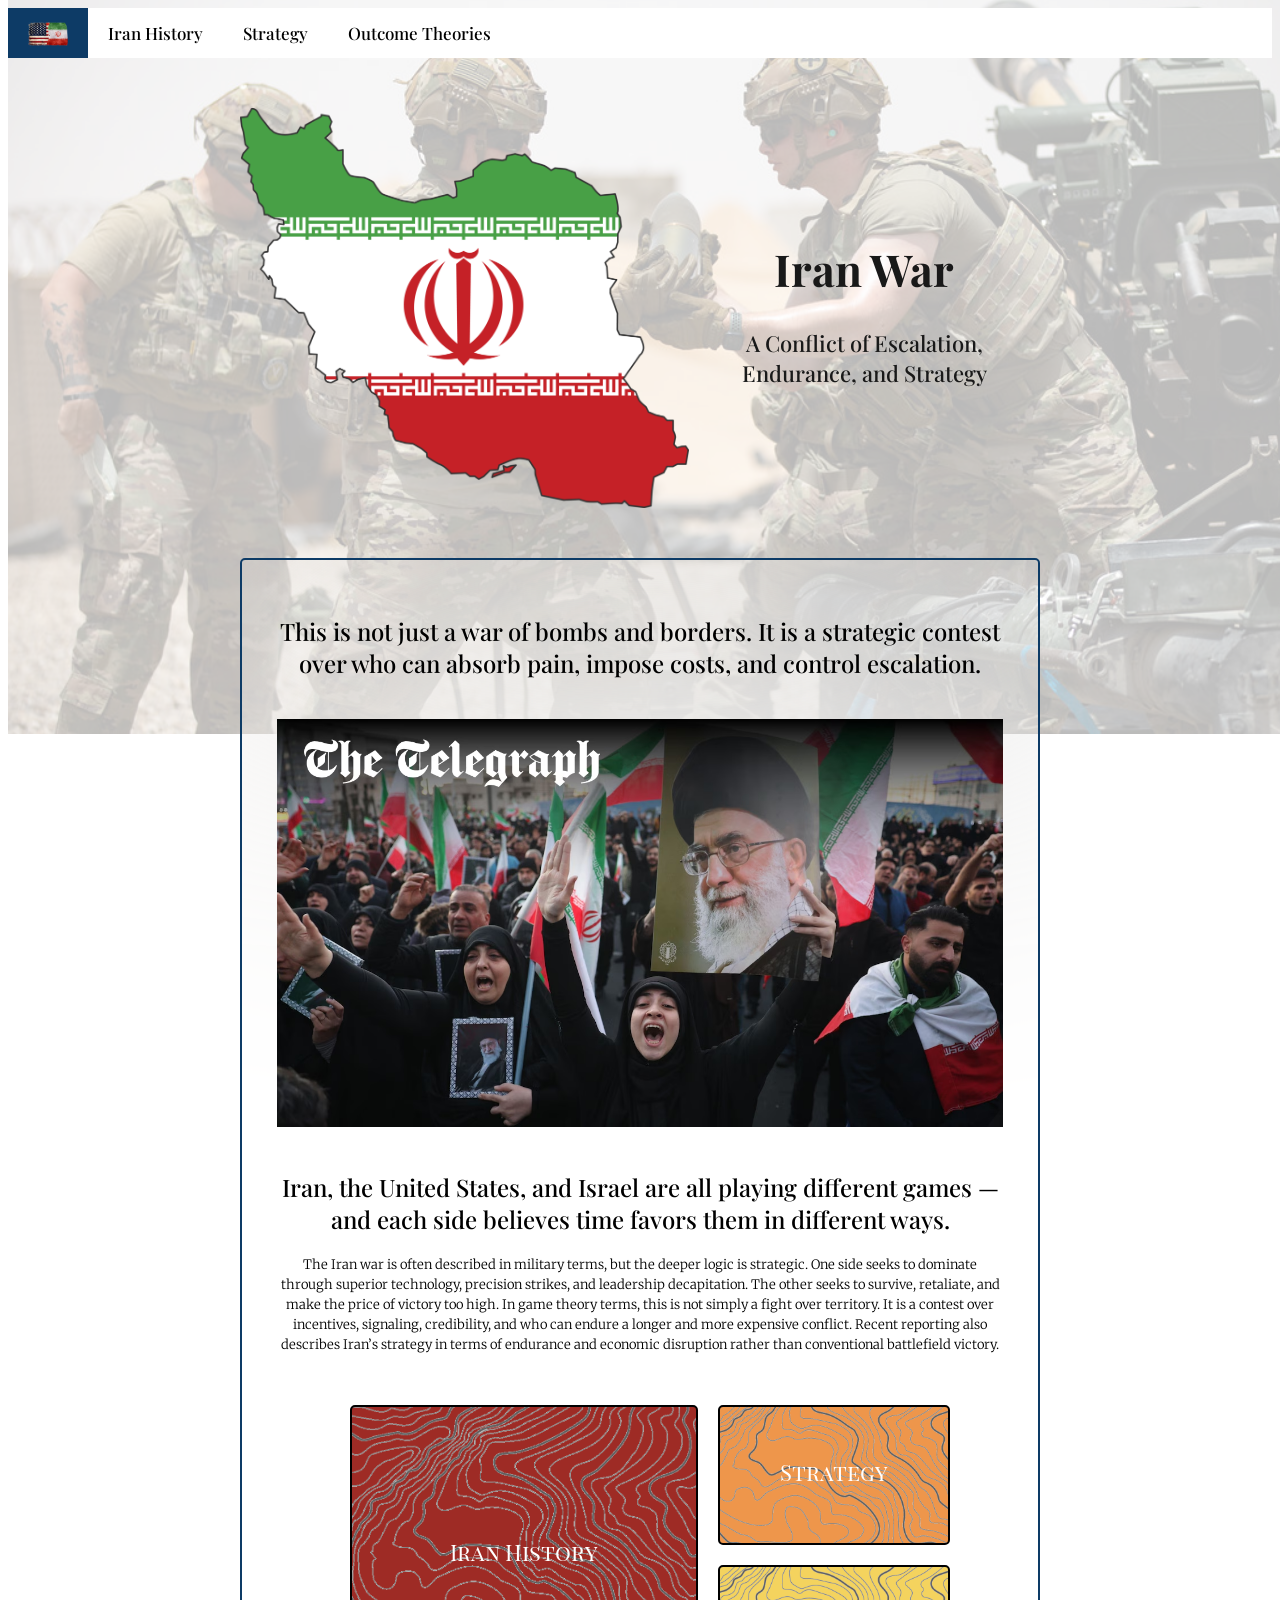
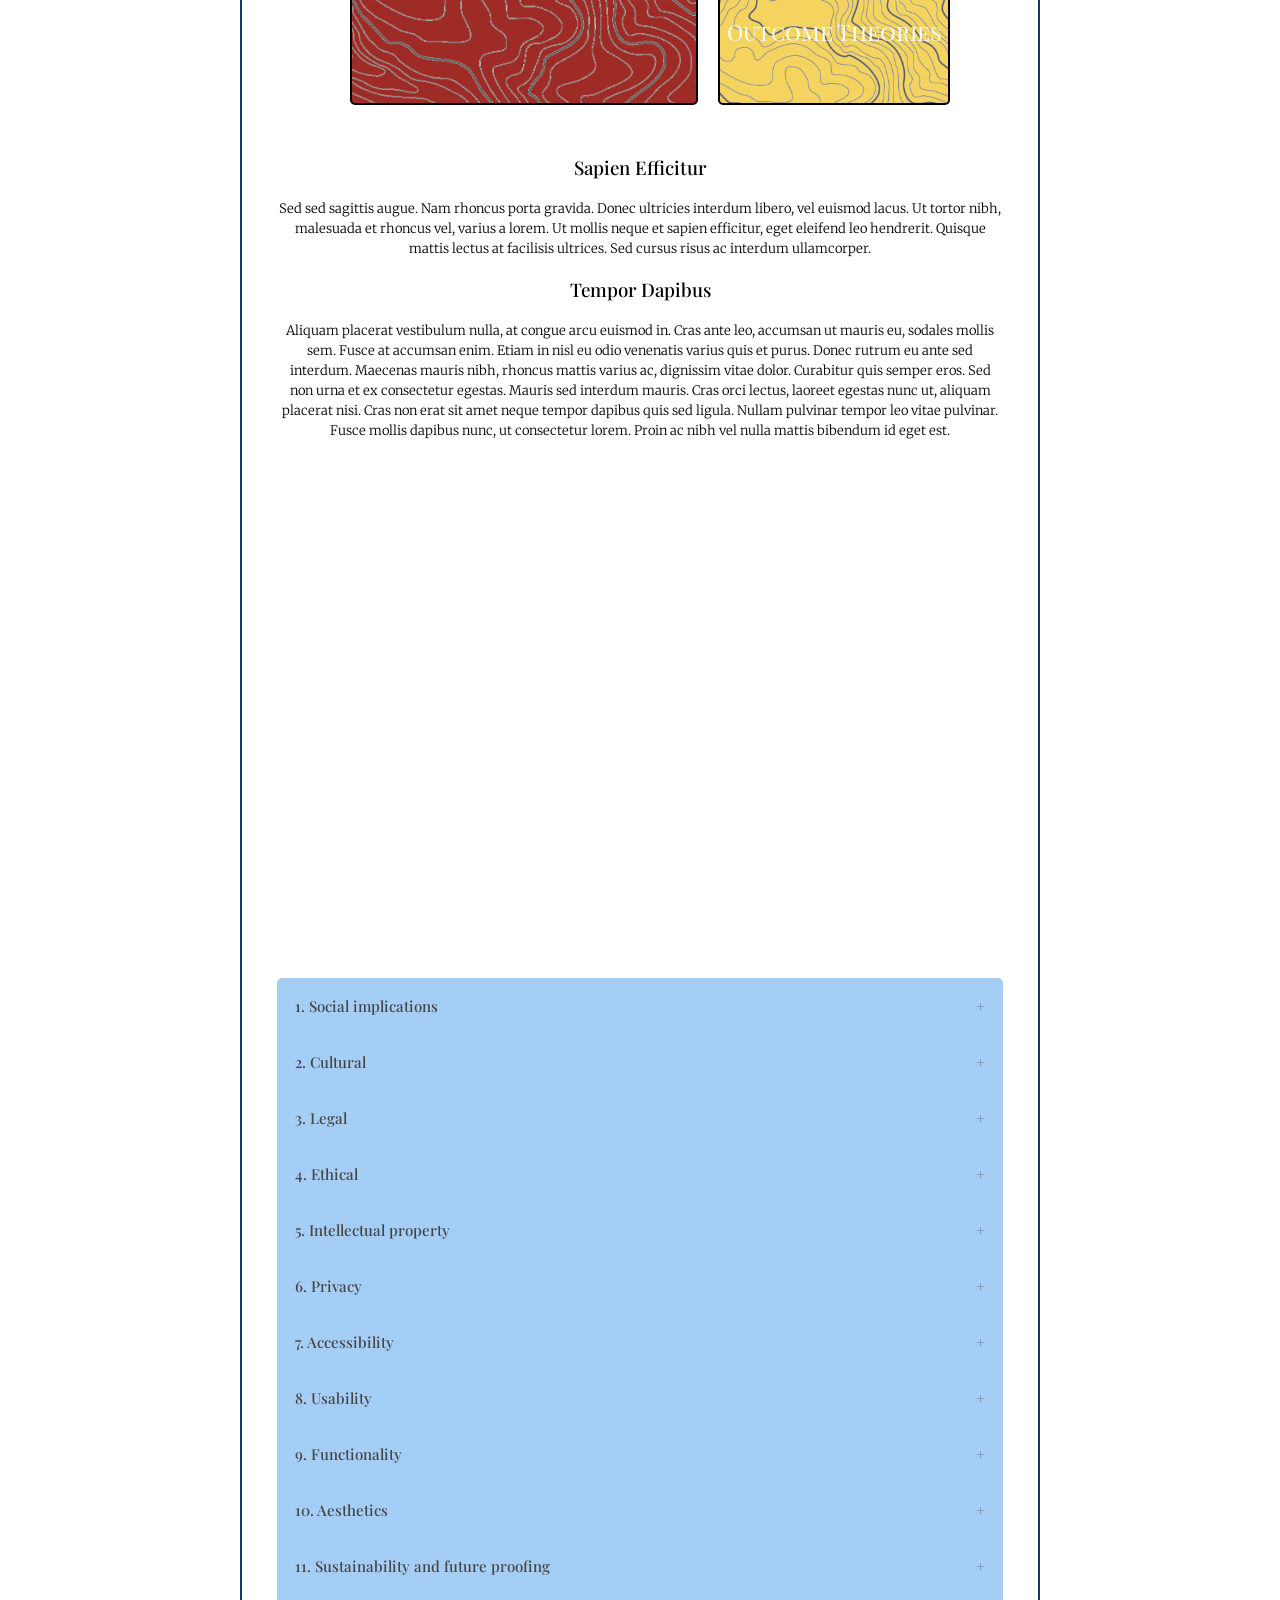
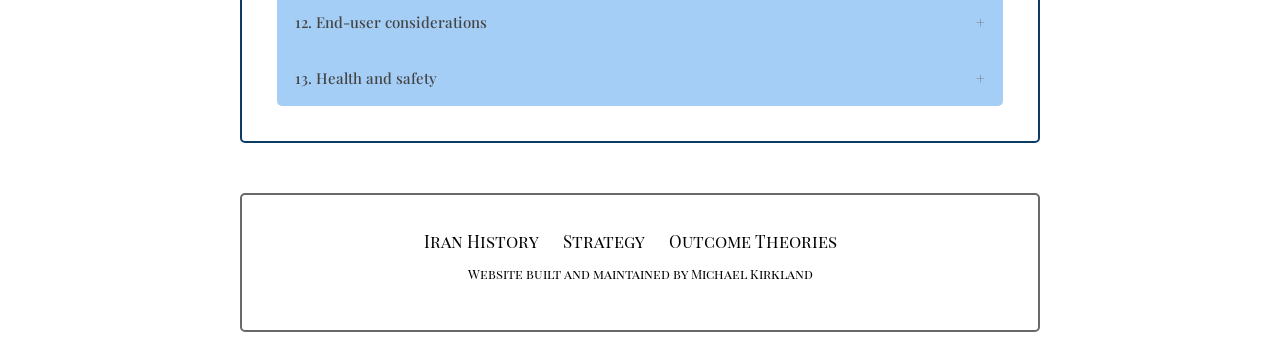
==== index.html @ 01e8ce4f "day 3 more work on colour palette and attempt to refine general design. will do more work." ====
<!doctype html>
<html lang="en">
  <head>
    <meta charset="UTF-8" />
    <meta name="viewport" content="width=device-width, initial-scale=1.0" />
    <title>Home</title>
    <link rel="stylesheet" href="style.css" />
    <link rel="stylesheet" href="normalize.css" />
    <script src="reponsive_nav.js"></script>
    <script src="scroll_nav.js"></script>

    <link
      rel="stylesheet"
      href="https://cdnjs.cloudflare.com/ajax/libs/font-awesome/4.7.0/css/font-awesome.min.css"
    />
  </head>

  <body>
    <div class="topnav" id="myTopnav">
      <a href="index.html" class="active"
        ><img src="images/logo_colour.png" class="logo"
      /></a>
      <a href="history.html">Iran History</a>
      <a href="strategy.html">Strategy</a>
      <a href="outcome.html">Outcome Theories</a>
      <a href="javascript:void(0);" class="icon" onclick="myFunction()">
        <i class="fa fa-bars"></i>
      </a>
    </div>

    <img class="hero_background" src="images/usa_artillery.jpg">

    <div class="hero_card">
      <div class="hero_card_img">
        <img src="images/iran_flag.png" class="l-image_card">
      </div>
      <div class="hero_card_txt">
        <h1>Iran War</h1>
        <h2>A Conflict of Escalation, Endurance, and Strategy</h2>
        <h3></h3>
      </div>
    </div>

    <div class="main">
      <h2>This is not just a war of bombs and borders. It is a strategic contest over who can absorb pain, 
        impose costs, and control escalation. </h2>
      <img src="images/aya_death_sorrow.avif">
      <h2>Iran, the United States, and Israel are all playing different games 
        — and each side believes time favors them in different ways.</h2>
      <p>
        The Iran war is often described in military terms, but the deeper logic is strategic. 
        One side seeks to dominate through superior technology, precision strikes, and leadership 
        decapitation. The other seeks to survive, retaliate, and make the price of victory too high. 
        In game theory terms, this is not simply a fight over territory. It is a contest over incentives, 
        signaling, credibility, and who can endure a longer and more expensive conflict. Recent reporting 
        also describes Iran’s strategy in terms of endurance and economic disruption rather than 
        conventional battlefield victory.
      </p>

      <div class="pages_cards_wrapper">
        <a href="history.html">
          <div class="pages_cards_large" style="background-image: url('images/contour_lines.png'); background-color: var(--color-four);">
            <h2>Iran History</h2>
          </div>
        </a>
        <div class="pages_cards_column">
          <a href="strategy.html">
            <div class="pages_cards_small" style="margin-top: 0px; background-image: url('images/contour_lines.png'); background-color: var(--color-seven);">
              <h2>Strategy</h2>
            </div>
          </a>
          <a href="outcome.html">
            <div class="pages_cards_small" style="margin-bottom: 0px; background-image: url('images/contour_lines.png'); background-color: var(--color-six);">
              <h2>Outcome Theories</h2>
            </div>
          </a>
        </div>
      </div>

      <h3>Sapien Efficitur</h3>
      <p>
        Sed sed sagittis augue. Nam rhoncus porta gravida. Donec ultricies
        interdum libero, vel euismod lacus. Ut tortor nibh, malesuada et rhoncus
        vel, varius a lorem. Ut mollis neque et sapien efficitur, eget eleifend
        leo hendrerit. Quisque mattis lectus at facilisis ultrices. Sed cursus
        risus ac interdum ullamcorper.
      </p>

      <h3>Tempor Dapibus</h3>
      <p>
        Aliquam placerat vestibulum nulla, at congue arcu euismod in. Cras ante
        leo, accumsan ut mauris eu, sodales mollis sem. Fusce at accumsan enim.
        Etiam in nisl eu odio venenatis varius quis et purus. Donec rutrum eu
        ante sed interdum. Maecenas mauris nibh, rhoncus mattis varius ac,
        dignissim vitae dolor. Curabitur quis semper eros. Sed non urna et ex
        consectetur egestas. Mauris sed interdum mauris. Cras orci lectus,
        laoreet egestas nunc ut, aliquam placerat nisi. Cras non erat sit amet
        neque tempor dapibus quis sed ligula. Nullam pulvinar tempor leo vitae
        pulvinar. Fusce mollis dapibus nunc, ut consectetur lorem. Proin ac nibh
        vel nulla mattis bibendum id eget est.
      </p>

      <iframe
        src="https://www.google.com/maps/embed?pb=!1m18!1m12!1m3!1d6741.089013184342!2d35.01119948965898!3d32.350935637225916!2m3!1f0!2f0!3f0!3m2!1i1024!2i768!4f13.1!3m3!1m2!1s0x151d174a5b851cc5%3A0xd5bc727546675173!2sBahan%2C%20Israel!5e0!3m2!1sen!2snz!4v1772399380263!5m2!1sen!2snz"
        width="600"
        height="450"
        style="border: 0"
        allowfullscreen=""
        loading="lazy"
        referrerpolicy="no-referrer-when-downgrade"
      ></iframe>

      <button class="accordion first_accordion">1. Social implications</button>
      <div class="panel">
        <p>
          A digital outcome can affect different social groups in different
          ways. Social groupings can be looked at in terms of ethnicity, age,
          gender, religious beliefs, socio-economic status, and more. You need
          to ensure your digital outcome avoids offending anyone,
          mis-representing a social group or stereotyping people. Your outcome
          should appeal to all social groups, if possible.
        </p>
        <p class="activity">
          <strong class="activity_text">Activity:</strong> Add to your notes,
          answering the following questions: Are there social implications
          relevant to your outcome? In what way? If so, what did you do that
          makes your outcome suitable for various social groups?
        </p>
      </div>
      <button class="accordion">2. Cultural</button>
      <div class="panel">
        <p>
          Are all cultures treated fairly by your outcome? If you have used
          other languages have you ensured they are used appropriately and using
          the correct spelling? If you are using imagery from a minority
          culture, are you doing so respectfully? Have you shown or said
          anything that is offensive in some cultures? Obtaining feedback from
          people of different ethnic backgrounds to yourself often provides
          unexpected insights.
        </p>
        <p class="activity">
          <strong class="activity_text">Activity:</strong> Add to your notes,
          answering the following questions: Are there cultural implications
          relevant to your outcome? If so, what did you do that makes your
          outcome suitable for people of varied cultural backgrounds?
        </p>
      </div>
      <button class="accordion">3. Legal</button>
      <div class="panel">
        <p>
          Does your outcome obey all relevant laws? These might include the
          Privacy Act, the Copyright Act, or Harmful Digital Communications
          laws. For example, have you made sure your digital outcome doesn’t
          make false allegations, denigrate a person’s ethnic origin or sexual
          orientation, contains no private information and contains nothing
          intellectual property that you don’t have permission to include?
        </p>
        <p class="activity">
          <strong class="activity_text">Activity:</strong> Add to your notes,
          answering the following questions: Are there legal implications
          relevant to your outcome? If so, what did you do to ensure your
          outcome stays on the right side of the law?
        </p>
      </div>
      <button class="accordion">4. Ethical</button>
      <div class="panel">
        <p>
          Is it moral? Is it right? As designers and developers, it’s important
          that our products don’t cause harm to anyone. Think about whether your
          digital outcome exploits users, encourages irresponsible choices, is
          violent or pornographic.
        </p>
        <p class="activity">
          <strong class="activity_text">Activity:</strong> Add to your notes,
          answering the following questions: Are there ethical implications
          relevant to your outcome? If so, what did you do that makes your
          outcome an ethical solution?
        </p>
      </div>
      <button class="accordion">5. Intellectual property</button>
      <div class="panel">
        <p>
          Intellectual property refers to the ownership rights that people have
          over items, designs or ideas that they create. It can apply to a
          musical score, an idea, a painting or photo, code snippets,
          choreography, writing, and much more. The parts used to make up your
          digital outcomes may come from a variety of different places - you
          need to ensure you aren’t breaching anyone’s intellectual property
          rights by using their work in your digital outcome. For example, if
          you used a photo from pixabay on your website and its copyright
          conditions are ‘Free for commercial use
          <br />No attribution required’, this means you are allowed to use it
          and don’t need to attribute the owner of the image on your website.
          It’s important to know what the following terms mean:
        </p>
        <ul>
          <li>
            <strong>Attribution</strong> - Users of your work must credit your
            name
          </li>
          <li>
            <strong>Non-commercial</strong>- Users may not make money from your
            work
          </li>
          <li>
            <strong>No derivatives</strong> - Users may not remix your work
          </li>
          <li>
            <strong>Share alike</strong> - Users must share your work under the
            same license
          </li>
          <li>
            <strong>Public Domain</strong> - Anyone can use the work in any way
          </li>
        </ul>
        <p>
          Watch this short video about Creative Commons Kiwi to learn more:
          https://www.youtube.com/watch?v=AeTlXtEOplA
        </p>
        <p class="activity">
          <strong class="activity_text">Activity:</strong> Add to your notes,
          answering the following questions: Are there copyright considerations
          relevant to your outcome? If so, what did you do to ensure your
          outcome doesn’t breach copyright? Why is it important to respect the
          intellectual property rights of other people?
        </p>
      </div>
      <button class="accordion">6. Privacy</button>
      <div class="panel">
        <p>
          As digital designers, we often have access to other people’s data,
          images or personal information. There are strict laws governing the
          storage and use of personal information in NZ. You can read more about
          the 12 principles of NZ’s Privacy Act here.
          <br /><br />
          Think about how you have kept other people’s personal information safe
          and confidential. If you are using images of people in your website,
          do you have their permission? If your database contains private
          addresses, are these kept hidden from other users?
        </p>
        <p class="activity">
          <strong class="activity_text">Activity:</strong> Add to your notes,
          answering the following questions: Are there privacy implications
          relevant to your outcome? If so, what did you do to ensure your
          outcome maintains the privacy of others?
        </p>
      </div>
      <button class="accordion">7. Accessibility</button>
      <div class="panel">
        <p>
          When we make a digital outcome we should ensure most users can access
          it. This includes people using different screen-sizes or devices,
          people with impaired vision or hearing, and any other group in our
          community that may have accessibility needs.
        </p>
        <p class="activity" style="font-style: italic">
          the UN Convention on the Rights of Persons with Disabilities, which
          New Zealand has ratified states that we must recognise "the importance
          of accessibility to the physical, social, economic and cultural
          environment, to health and education and to information and
          communication, in enabling persons with disabilities to fully enjoy
          all human rights and fundamental freedoms." (Be. Accessible)
        </p>
        <p>
          Here’s a short video from NZ organisation Be.Accessible which explains
          why accessible design is important to our communities:
          https://www.youtube.com/watch?time_continue=1&v=RyqMjFgi5Vs
          <br /><br />
          How do blind users access the internet?
          https://levelaccess.com/understanding-assistive-technology-how-does-a-blind-person-use-the-internet/
          <br /><br />
          Some examples of ways you can ensure you are meeting accessibility in
          your product might be:
        </p>
        <ul>
          <li>
            The buttons on your phone app are big enough for people with low
            fine-motor control of their fingers to press
          </li>
          <li>
            Colour schemes on your website that allow your text and images to be
            seen by colour-blind people
          </li>
          <li>
            A good site uses proper semantic markup to allow individuals to
            non-visually understand the page structure and hierarchy. This also
            enables individuals to navigate to section headings and document
            landmarks on the page.
          </li>
          <li>
            The print on your pamphlet is large enough to be readable to people
            with poor eyesight
          </li>
          <li>You used alt tags and image descriptions on your website</li>
          <li>
            You included a way for users to change the language in your game
          </li>
        </ul>
        <p class="activity">
          <strong class="activity_text">Activity:</strong> Add to your notes,
          answering the following questions: What did you do to ensure your
          outcome is suitable for people with accessibility needs? Why is this
          important?
        </p>
      </div>
      <button class="accordion">8. Usability</button>
      <div class="panel">
        <p>
          In year 11 you may have learned about usability heuristics. These are
          ‘rules of thumb’ you can follow to make the use of your outcome easier
          for users. If you need a refresher or you didn’t learn about this last
          year, please make use of the information and activities available in
          the CS Fieldguide.
          <br /><br />
          While designing your digital outcome you would have thought about what
          your users need to do and how to help them do this. For example you
          may have thought about how the user inputs text into a text box and
          you may have made this easy for them using prompts and a large,
          visible input box.
        </p>
        <p class="activity">
          <strong class="activity_text">Activity:</strong> Add to your notes,
          answering the following questions: What did you do to make your
          outcome easier to use?
        </p>
      </div>
      <button class="accordion">9. Functionality</button>
      <div class="panel">
        <p>
          How well does your outcome do what it is supposed to do? What have you
          done to ensure it functions as intended? This could include how fast a
          website loads, whether there are bugs in your code, whether it works
          on all devices. It’s good to think about specific things when you are
          investigating the functionality of your digital outcome. For example,
          rather than just deciding it functions well, you can be more specific
          and say that the links work, or the error messages explain the problem
          clearly and ask the user to try again, or the database query displays
          the correct results and only these, or that the images are clear and
          in proportion.
        </p>
        <p class="activity">
          <strong class="activity_text">Activity:</strong> Add to your notes,
          answering the following questions: What are the functions of your
          outcome (what things is it expected to do)? How well does it perform
          these functions? Justify your answer by saying how you tested this.
        </p>
      </div>
      <button class="accordion">10. Aesthetics</button>
      <div class="panel">
        <p>
          Aesthetics is all about the look and feel of your outcome. When you
          design a digital outcome it helps to be aware of design conventions
          for the type of product you are making and what you can do to ensure
          that it appeals to your target audience. It is good if you can
          recognise and explain what it is that makes an item attractive. You
          may be able to conduct surveys among your target audience to gather
          evidence about how well you have met the need to create an
          aesthetically pleasing product.
          <br />You may have ensured your outcome meets aesthetic requirements
          by using a harmonious colour scheme, designing balanced screen
          layouts, and using a particular font to support the style of your
          product.
        </p>
        <p class="activity">
          <strong class="activity_text">Activity:</strong> Add to your notes,
          answering the following questions: What aspects of your outcome make
          it aesthetically pleasing? Are there any things that could have
          improved it’s aesthetic appeal?
        </p>
      </div>
      <button class="accordion">11. Sustainability and future proofing</button>
      <div class="panel">
        <p>
          Isn’t it annoying when we need to buy a new phone because the old one
          won’t run the latest and coolest apps? It’s not much use designing
          items that are no longer usable a year later (although the
          manufacturer and shopkeeper might disagree!)
          <br />It’s important to design products that can be kept up to date.
          If it’s software, you should arrange the code in such a way that
          changes and updates can easily be made by other programmers later on.
          If it’s a website you might want to set your menu up in such as way
          that you can easily add pages later on. Using current coding languages
          and conventions is another way of future-proofing your outcome.
        </p>
        <p class="activity">
          <strong class="activity_text">Activity:</strong> Add to your notes,
          answering the following questions: What did you do to ensure your
          outcome will still be useful in future?
        </p>
      </div>
      <button class="accordion">12. End-user considerations</button>
      <div class="panel">
        <p>
          The most beautiful website in the world is no use if it doesn’t meet
          its purpose because your user can’t read it!
          <br /><br />
          Think about whether your outcome meets its purpose and does what the
          user needs. Eg does it use language at a suitable reading level for
          your users? Does it appeal to the right demographic? Is it available
          on the devices that your target audience uses?
        </p>
        <p class="activity">
          <strong class="activity_text">Activity:</strong> Add to your notes,
          answering the following questions: What aspects of your outcome do
          your end users care about the most? How did you meet their needs? How
          did you test whether you had met their needs?
        </p>
      </div>
      <button class="accordion last_accordion">13. Health and safety</button>
      <div class="panel">
        <p>
          Is your outcome free from anything that could potentially harm your
          users? For example, a 3D-printed item with small parts that could come
          loose is not safe around babies. A website should be free from any
          text that encourages users to do anything dangerous or unhealthy.
        </p>
        <p class="activity">
          <strong class="activity_text">Activity:</strong> Add to your notes,
          answering the following questions: Are there health and safety
          implications relevant to your outcome? If so, what are they?
        </p>
      </div>
      <script src="accordion.js"></script>
    </div>

    <div class="footer">
      <div class="footer_links">
        <a href="index.html">Iran History</a>
        <a href="reflection.html">Strategy</a>
        <a href="skills.html">Outcome Theories</a>
        <h3>Website built and maintained by Michael Kirkland</h3>
      </div>
    </div>
  </body>
</html>
---- style.css ----
@import url("https://fonts.googleapis.com/css2?family=Merriweather:ital,opsz,wght@0,18..144,300..900;1,18..144,300..900&family=Playfair+Display:ital,wght@0,400..900;1,400..900&display=swap");
@import url('https://fonts.googleapis.com/css2?family=Playfair+Display+SC:ital,wght@0,400;0,700;0,900;1,400;1,700;1,900&display=swap');

:root {
  --color-one: #000000;
  --color-two: #ffffff;
  --color-three: #0D3B66;
  --color-four: #9E2B25;
  --color-five: #FAF0CA;
  --color-six: #F4D35E;
  --color-seven: #EE964B;
}

.playfair-display-font {
  font-family: "Playfair Display", serif;
  font-optical-sizing: auto;
  font-weight: 400;
  font-style: normal;
}

.hero_background {
	position: absolute;
	width: 100%;
	z-index: -10;
	top: -120px;
	opacity: 27%;
}

.topnav {
  background-color: white;
  overflow: hidden;
  font-family: "Playfair Display", serif;
  font-optical-sizing: auto;
  font-weight: 500;
  font-style: normal;
  transition: 0.5s cubic-bezier(0.075, 0.82, 0.165, 1);
  width: 100%;
  z-index: 20;
}

.topnav a {
	transition: all 0.5s;
	transition-timing-function: cubic-bezier(0.075, 0.82, 0.165, 1);
	float: right;
	color: #f2f2f2;
	text-align: center;
	padding: 30.5px;
	text-decoration: none;
	font-size: 24px;
	height: 50px;
	z-index: 22;
}
.topnav a:hover {
	transition: all 1s;
	transition-timing-function: cubic-bezier(0.075, 0.82, 0.165, 1);
	background-color: var(--color-three);
	color: black;
	text-shadow: 0px 0px 10px #00000031;
	box-shadow: 0px 0px 200px 0px #ffffff;
  
}
/* Makes sure already active pages don't glow black when hovered - decreases text contrast. */
.topnav a.active:hover {
	text-shadow: 0px 0px 0px white;
}
.topnav a.active {
	background-color: var(--color-three);
	color: white;
  /* box-shadow: 0px 0px 200px 0px var(--color-three); */
	z-index: 21;
}

/* Style the links inside the navigation bar */
.topnav a {
  float: left;
  display: block;
  color: #000000;
  text-align: center;
  padding: 14px 20px;
  text-decoration: none;
  font-size: 17px;
  transition: 0.5s cubic-bezier(0.075, 0.82, 0.165, 1);
}

/* Change the color of links on hover */
.topnav a:hover {
  /* box-shadow: var(--color-three) 0px 0px 10px 30px; */
  color: rgb(255, 255, 255);
  transition: 0.5s cubic-bezier(0.075, 0.82, 0.165, 1);
}

/* Add an active class to highlight the current page */
.topnav a.active {
  color: white;
  /* box-shadow: var(--color-three) 0px 0px 10px 20px; */
  transition: 0.5s cubic-bezier(0.075, 0.82, 0.165, 1);
}

/* Hide the link that should open and close the topnav on small screens */
.topnav .icon {
  display: none;
}

.main {
  padding: 35px;
  max-width: 800px;
  margin: auto;
  margin-top: 50px;
  margin-bottom: 50px;
  border: solid var(--color-three) 2px;
  border-radius: 5px;
  backdrop-filter: blur(150px);
}

.footer {
  font-family: "Playfair Display SC", serif;
  padding: 35px;
  max-width: 800px;
  margin: auto;
  margin-bottom: 25px;
  border: solid rgba(0, 0, 0, 0.589) 2px;
  border-radius: 5px;
  backdrop-filter: blur(150px);
  text-align: center;
}

.footer a {
  color: #000000;
  text-decoration: none;
  font-size: 17px;
  margin-right: 20px;
}

.footer a:hover {
  color: rgb(160, 94, 94);
}

.footer h3 {
  font-size: 13px;
  font-family: "Playfair Display SC", serif;
}

.parallax {
  min-height: 400px;
  background-attachment: fixed;
  background-repeat: no-repeat;
  background-size: cover;
  background-position: center;
  margin-top: 50px;
  max-width: 800px;
  margin-left: auto;
  margin-right: auto;
  border: solid rgba(0, 0, 0, 0.589) 2px;
  border-radius: 5px;
  margin-top: 50px;
}

.parallax_home {
  background-image: url("images/xandro-vandewalle-j6XLbdXabfw-unsplash.jpg");
  background-size: 55%;
  background-position: center bottom -360px;
  min-height: 500px;
}

.parallax_skills {
  background-image: url("images/bw_butterfly.jpg");
  background-position: center bottom -750px;
  background-size: 60%;
}

.parallax_reflection {
  background-image: url("images/bw_twobirds.jpg");
  background-position: center;
}

p,
ul {
  font-family: "Merriweather", serif;
  font-optical-sizing: auto;
  font-weight: 300;
  font-style: normal;
  font-variation-settings: "wdth" 100;
  line-height: 20px;
  font-size: 13px;
}

h2,
h3,
button {
  font-family: "Playfair Display", serif;
  font-optical-sizing: auto;
  font-weight: 500;
  font-style: normal;
}

.accordion {
  background-color: #1e87e967;
  color: #444;
  cursor: pointer;
  padding: 18px;
  width: 100%;
  border: none;
  text-align: left;
  outline: none;
  font-size: 15px;
  transition: 0.4s;
}

.first_accordion {
  margin-top: 20px;
  border-top-left-radius: 5px;
  border-top-right-radius: 5px;
}

.last_accordion {
  border-bottom-left-radius: 5px;
  border-bottom-right-radius: 5px;
}

.active,
.accordion:hover {
  background-color: #ccc;
}

.accordion:after {
  content: "\002B";
  color: #777;
  font-weight: bold;
  float: right;
  margin-left: 5px;
}

.accordion .active:after {
  content: "\2212";
}

.panel {
  padding: 0 18px;
  background-color: white;
  max-height: 0;
  overflow: hidden;
  transition: max-height 0.2s ease-out;
}

.logo {
  height: 24px;

}

.activity {
  width: 90%;
  margin-left: auto;
  margin-right: auto;
}

.activity_text {
  color: black;
}

.tg {
  border-collapse: collapse;
  border-spacing: 0;
}

.tg td {
  border-color: black;
  border-style: solid;
  border-width: 1px;
  font-family: Arial, sans-serif;
  font-size: 14px;
  overflow: hidden;
  padding: 10px 5px;
  word-break: normal;
}

.tg th {
  border-color: black;
  border-style: solid;
  border-width: 1px;
  font-family: Arial, sans-serif;
  font-size: 14px;
  font-weight: normal;
  overflow: hidden;
  padding: 10px 5px;
  word-break: normal;
}

.tg .tg-amwm {
  font-weight: bold;
  text-align: center;
  vertical-align: top;
}

.tg .tg-0lax {
  text-align: left;
  vertical-align: top;
}

iframe {
  width: 100%;
  height: 500px;
}

body {
  background-color: white;
}

* {
  box-sizing: border-box;
}

body {
  font-family: Arial, Helvetica, sans-serif;
}

/* Float four columns side by side */
.column {
  float: left;
  width: 33.33%;
  padding: 0 10px;
}

/* Remove extra left and right margins, due to padding */
.row {
  margin: 20px 0px;
}

/* Clear floats after the columns */
.row:after {
  content: "";
  display: table;
  clear: both;
}

/* Style the counter cards */
.card {
  box-shadow: 0 4px 8px 0 rgba(0, 0, 0, 0.2);
  padding: 16px;
  text-align: center;
  background-color: #f1f1f1;
}

h1,
h2,
h3,
p {
  text-align: center;
}

.pop_up_image {
  /*The styling for the image container that pops up when clicked*/
  position: fixed;
  /*Makes the image stay in the same place even when scrolling*/
  top: 0;
  /*Positions the container at the center, using the top left cornor*/
  left: 0;
  background: rgba(0, 0, 0, 0.5);
  /*Makes the rest of the page dark*/
  height: 100%;
  /*Makes the container take up the whole height and width*/
  width: 100%;
  z-index: 100;
  /*Puts it in front of the other elemts*/
  display: none;
  /*Doesn't show until the image is clicked on*/
}
.pop_up_image span {
  /*Used to creat the close button X*/
  position: absolute;
  /*Makes it possible to position using top and right*/
  top: 0;
  /*Puts it near the top right corner, 10px from the right*/
  right: 10px;
  font-size: 40px;
  font-weight: bolder;
  /*Makes it bold for easier visibility*/
  color: #ffffff;
  cursor: pointer;
  /*Makes the cursor a pointer to tell the user it can be clicked on*/
  z-index: 100;
  /*Puts it in front of the rest of the page*/
}
.pop_up_image img {
  position: absolute;
  /*Makes it so the image can be controlled using top and left*/
  top: 50%;
  /*Puts it top left corner at the center*/
  left: 50%;
  transform: translate(-50%, -50%);
  /*moves it so the middle point is at the center*/
  max-height: 90%;
  max-width: 90%;
  object-fit: cover;
  /*Makes the aspect ratio stay the same in all device sizes*/
  transition: 0.6s;
}

.card img {
  width: 100%;
  height: 200px;
  object-fit: cover;
  transition: 0.3s;
}

.card img:hover {
  opacity: 0.8;
  cursor: pointer;
  margin: auto;
  box-shadow: rgba(0, 0, 0, 0.28) 0px 0px 30px;
  scale: 1.05;
}

.hero_card {
  max-width: 800px;
  margin: auto;
  margin-top: 50px;
  margin-bottom: 50px;
  display: grid;
	grid-template-areas: "hero_card_img hero_card_txt";
	grid-template-columns: 1fr 3fr;
  gap: 0px;
	padding: 0px;
}

.container>div {
	background-color: rgba(255, 255, 255, 0.8);
}
.container>div.hero_card_img {
	grid-area: hero_card_image;
}
.container>div.hero_card_txt {
	grid-area: hero_card_text;
}

.hero_card_img {
	max-height: 400px;
}
/* adds a drop shadow to the image using webkit filters, and the default as backup. */
.hero_card_img img {
	height: 100%;
	border-radius: 0;
}
/* General styling for the text on the title card. */
.hero_card_txt {
	margin: auto;
	font-weight: 400;
	font-style: normal;
  font-family: "Playfair Display", serif;
}
/* more refined text styling for the smaller 'sub-title'. */
.hero_card_txt h1 {
	color: #191919;
	text-shadow: rgba(255, 255, 255, 0.27) 0px 0 8.6px;
	font-size: 44px;
}
/* makes the main title larger and clearer than usual */
.hero_card_txt h2 {
	color: #191919;
	font-size: 22px;
}

.hero_card_txt h3 {
	color: #191919;
	font-size: 8px;
}





.pages_cards_wrapper {
  width: 80%;
  margin: auto;
  margin-top: 50px;
  margin-bottom: 50px;
  display: grid;
	grid-template-areas: "pages_cards_large pages_cards_column";
	grid-template-columns: 3fr 2fr;
  gap: 0px;
	padding: 0px;
}
.pages_cards_large {
	height: 300px;
  border-width: 2px;
  border-color: black;
  border-style: solid;
  border-radius: 5px;
  background-position: center;
  background-repeat: no-repeat;
  background-size: 300%;
  transition: cubic-bezier(0.075, 0.82, 0.165, 1) 0.3s;
  background-color: var(--color-three);
}
.pages_cards_column {
	font-weight: 400;
	font-style: normal;
  font-family: "Playfair Display", serif;
  height: 300px;
}
.pages_cards_small {
  height: 140px;
  width: 100%;
  border-width: 2px;
  border-color: black;
  border-style: solid;
  border-radius: 5px;
  margin: 20px;
  text-align: center;
  transition: cubic-bezier(0.075, 0.82, 0.165, 1) 0.3s;
  background-position: center;
  background-repeat: no-repeat;
  background-size: 350%;
  background-color: var(--color-three);
}
.pages_cards_small:hover {
  box-shadow: rgba(0, 0, 0, 0.28) 0px 0px 30px;
  scale: 1.02;
  background-size: 400%;
}
.pages_cards_large:hover {
  box-shadow: rgba(0, 0, 0, 0.28) 0px 0px 30px;
  scale: 1.02;
  background-size: 350%;
}
.pages_cards_column h1 {
	color: white;
	text-shadow: rgba(255, 255, 255, 0.27) 0px 0 8.6px;
	font-size: 44px;
  font-family: "Playfair Display SC", serif;
}
.pages_cards_column h2 {
	color: white;
	font-size: 22px;
  margin-top: 50px;
  font-family: "Playfair Display SC", serif;
}
.pages_cards_large h2 {
	color: white;
	font-size: 22px;
  margin-top: 130px;
  font-family: "Playfair Display SC", serif;
}
a {
  text-decoration: none;
}
.main img {
  width: 100%;
  height: auto;
  margin-top: 20px;
  margin-bottom: 20px;
}

@media screen and (max-width: 600px) {
  .topnav.responsive {
    position: relative;
  }
  .topnav.responsive a.icon {
    position: absolute;
    right: 0;
    top: 0;
  }
  .topnav.responsive a {
    float: none;
    display: block;
    text-align: left;
  }
  .topnav a:not(:first-child) {
    display: none;
  }
  .topnav a.icon {
    float: right;
    display: block;
  }
  iframe {
    width: 100%;
    height: 300px;
  }
  .main {
    /* eliminate bottom margin */
  }
  .column {
    width: 100%;
    display: block;
    margin-bottom: 20px;
  }
}
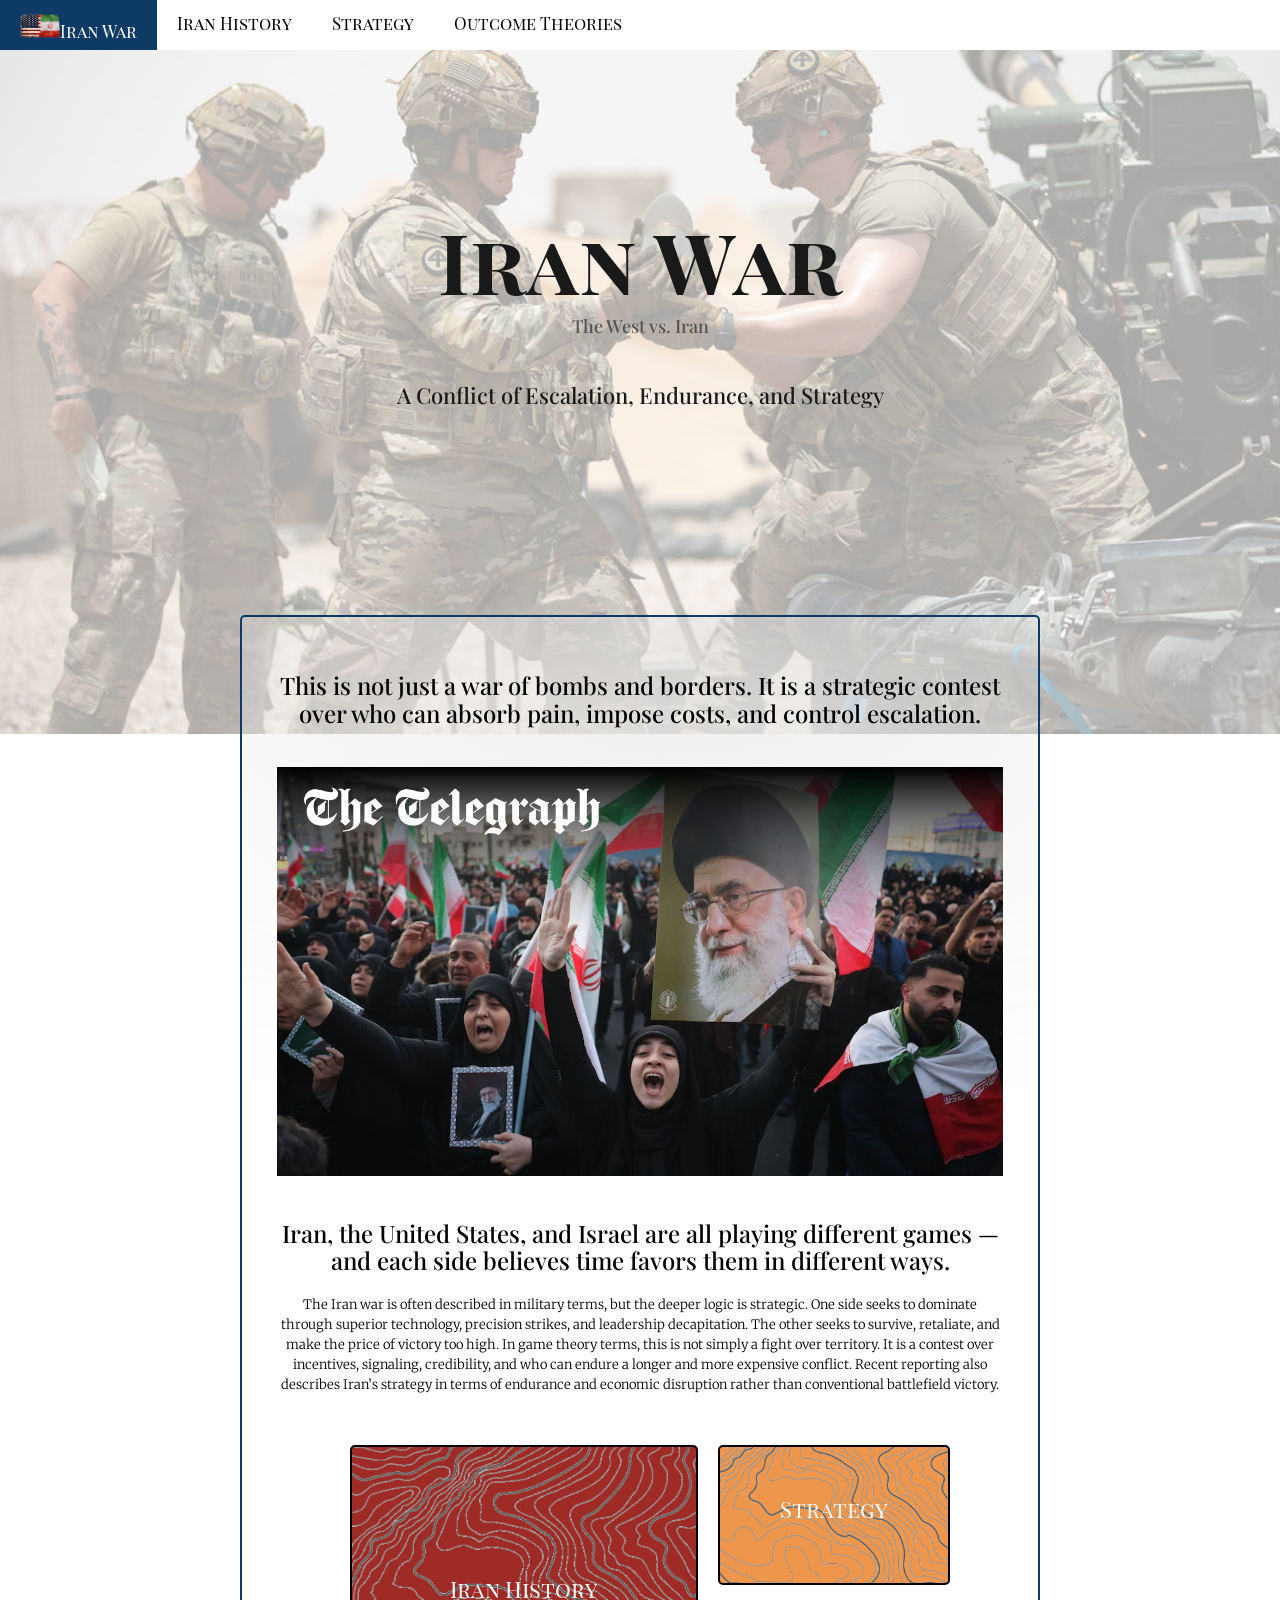
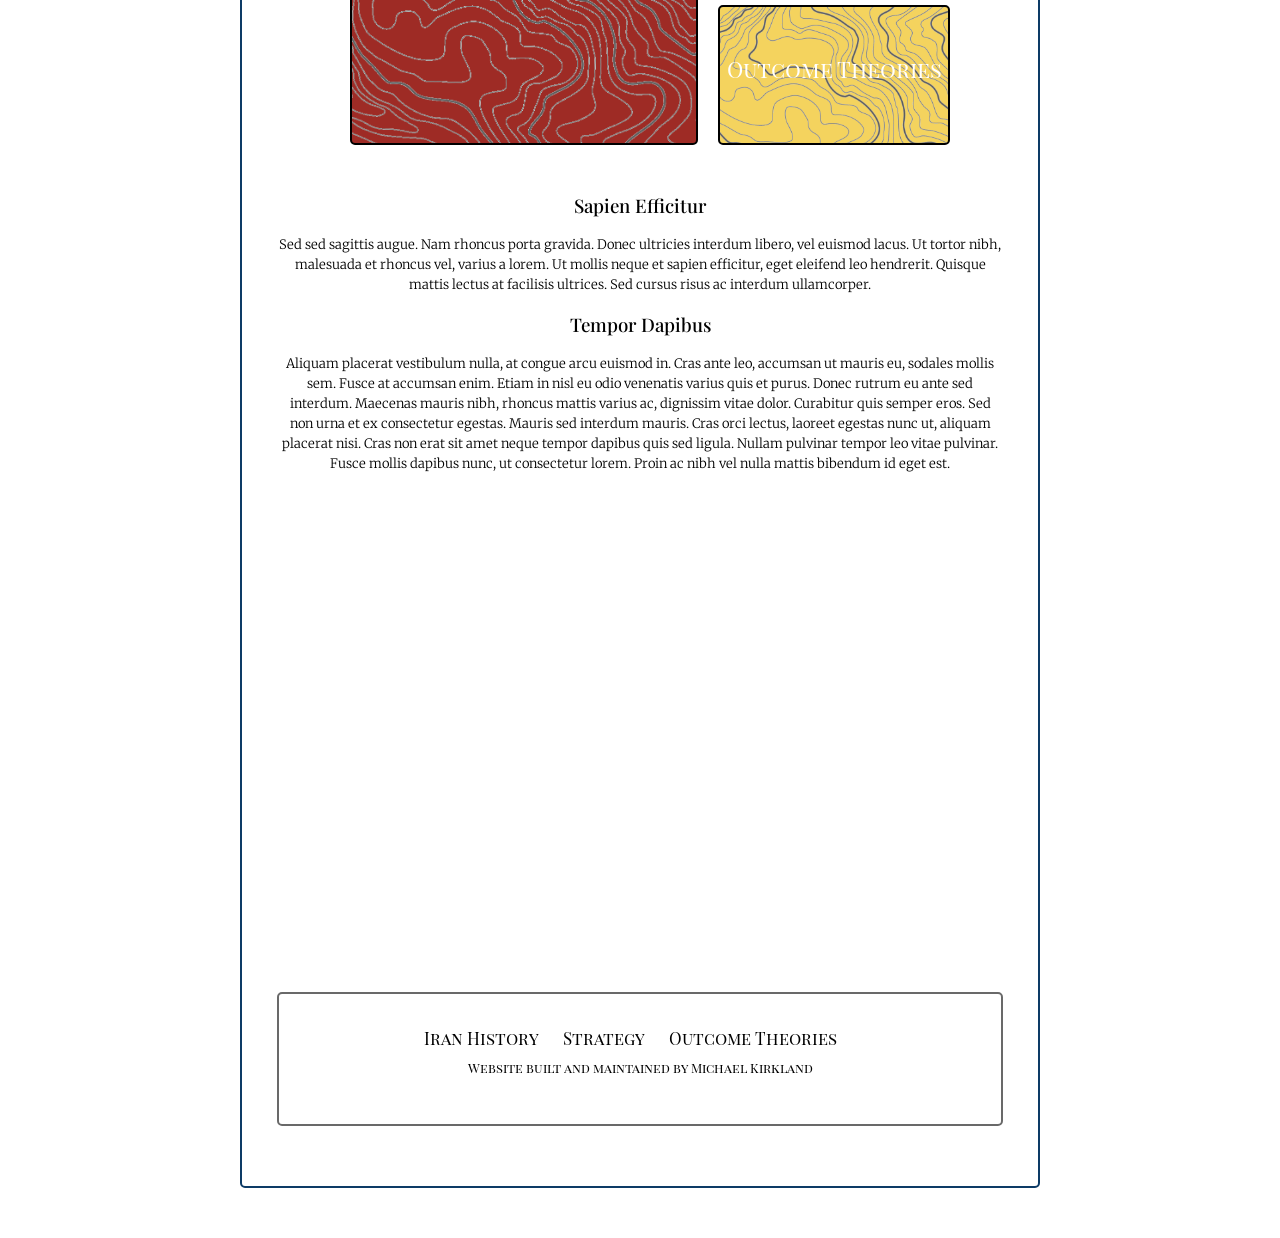
==== commit b3c1babf: "day 4 on page 4" ====
--- a/index.html
+++ b/index.html
@@ -5,9 +5,8 @@
     <meta name="viewport" content="width=device-width, initial-scale=1.0" />
     <title>Home</title>
     <link rel="stylesheet" href="style.css" />
+    <script src="reponsive_nav.js"></script>
     <link rel="stylesheet" href="normalize.css" />
-    <script src="reponsive_nav.js"></script>
-    <script src="scroll_nav.js"></script>
 
     <link
       rel="stylesheet"
@@ -16,29 +15,27 @@
   </head>
 
   <body>
-    <div class="topnav" id="myTopnav">
-      <a href="index.html" class="active"
-        ><img src="images/logo_colour.png" class="logo"
-      /></a>
-      <a href="history.html">Iran History</a>
-      <a href="strategy.html">Strategy</a>
-      <a href="outcome.html">Outcome Theories</a>
-      <a href="javascript:void(0);" class="icon" onclick="myFunction()">
-        <i class="fa fa-bars"></i>
-      </a>
-    </div>
+    <nav>
+      <div class="topnav" id="myTopnav">
+        <a href="index.html" class="active"
+          ><img src="images/logo_colour.png" class="logo"
+        />Iran War</a>
+        <a href="history.html">Iran History</a>
+        <a href="strategy.html">Strategy</a>
+        <a href="outcome.html">Outcome Theories</a>
+        <a href="javascript:void(0);" class="icon" onclick="myFunction()">
+          <i class="fa fa-bars"></i>
+        </a>
+      </div>
+    </nav>
+    
 
     <img class="hero_background" src="images/usa_artillery.jpg">
 
-    <div class="hero_card">
-      <div class="hero_card_img">
-        <img src="images/iran_flag.png" class="l-image_card">
-      </div>
-      <div class="hero_card_txt">
+    <div class="home_hero">
         <h1>Iran War</h1>
+        <h3>The West vs. Iran</h3>
         <h2>A Conflict of Escalation, Endurance, and Strategy</h2>
-        <h3></h3>
-      </div>
     </div>
 
     <div class="main">
@@ -110,319 +107,6 @@
         referrerpolicy="no-referrer-when-downgrade"
       ></iframe>
 
-      <button class="accordion first_accordion">1. Social implications</button>
-      <div class="panel">
-        <p>
-          A digital outcome can affect different social groups in different
-          ways. Social groupings can be looked at in terms of ethnicity, age,
-          gender, religious beliefs, socio-economic status, and more. You need
-          to ensure your digital outcome avoids offending anyone,
-          mis-representing a social group or stereotyping people. Your outcome
-          should appeal to all social groups, if possible.
-        </p>
-        <p class="activity">
-          <strong class="activity_text">Activity:</strong> Add to your notes,
-          answering the following questions: Are there social implications
-          relevant to your outcome? In what way? If so, what did you do that
-          makes your outcome suitable for various social groups?
-        </p>
-      </div>
-      <button class="accordion">2. Cultural</button>
-      <div class="panel">
-        <p>
-          Are all cultures treated fairly by your outcome? If you have used
-          other languages have you ensured they are used appropriately and using
-          the correct spelling? If you are using imagery from a minority
-          culture, are you doing so respectfully? Have you shown or said
-          anything that is offensive in some cultures? Obtaining feedback from
-          people of different ethnic backgrounds to yourself often provides
-          unexpected insights.
-        </p>
-        <p class="activity">
-          <strong class="activity_text">Activity:</strong> Add to your notes,
-          answering the following questions: Are there cultural implications
-          relevant to your outcome? If so, what did you do that makes your
-          outcome suitable for people of varied cultural backgrounds?
-        </p>
-      </div>
-      <button class="accordion">3. Legal</button>
-      <div class="panel">
-        <p>
-          Does your outcome obey all relevant laws? These might include the
-          Privacy Act, the Copyright Act, or Harmful Digital Communications
-          laws. For example, have you made sure your digital outcome doesn’t
-          make false allegations, denigrate a person’s ethnic origin or sexual
-          orientation, contains no private information and contains nothing
-          intellectual property that you don’t have permission to include?
-        </p>
-        <p class="activity">
-          <strong class="activity_text">Activity:</strong> Add to your notes,
-          answering the following questions: Are there legal implications
-          relevant to your outcome? If so, what did you do to ensure your
-          outcome stays on the right side of the law?
-        </p>
-      </div>
-      <button class="accordion">4. Ethical</button>
-      <div class="panel">
-        <p>
-          Is it moral? Is it right? As designers and developers, it’s important
-          that our products don’t cause harm to anyone. Think about whether your
-          digital outcome exploits users, encourages irresponsible choices, is
-          violent or pornographic.
-        </p>
-        <p class="activity">
-          <strong class="activity_text">Activity:</strong> Add to your notes,
-          answering the following questions: Are there ethical implications
-          relevant to your outcome? If so, what did you do that makes your
-          outcome an ethical solution?
-        </p>
-      </div>
-      <button class="accordion">5. Intellectual property</button>
-      <div class="panel">
-        <p>
-          Intellectual property refers to the ownership rights that people have
-          over items, designs or ideas that they create. It can apply to a
-          musical score, an idea, a painting or photo, code snippets,
-          choreography, writing, and much more. The parts used to make up your
-          digital outcomes may come from a variety of different places - you
-          need to ensure you aren’t breaching anyone’s intellectual property
-          rights by using their work in your digital outcome. For example, if
-          you used a photo from pixabay on your website and its copyright
-          conditions are ‘Free for commercial use
-          <br />No attribution required’, this means you are allowed to use it
-          and don’t need to attribute the owner of the image on your website.
-          It’s important to know what the following terms mean:
-        </p>
-        <ul>
-          <li>
-            <strong>Attribution</strong> - Users of your work must credit your
-            name
-          </li>
-          <li>
-            <strong>Non-commercial</strong>- Users may not make money from your
-            work
-          </li>
-          <li>
-            <strong>No derivatives</strong> - Users may not remix your work
-          </li>
-          <li>
-            <strong>Share alike</strong> - Users must share your work under the
-            same license
-          </li>
-          <li>
-            <strong>Public Domain</strong> - Anyone can use the work in any way
-          </li>
-        </ul>
-        <p>
-          Watch this short video about Creative Commons Kiwi to learn more:
-          https://www.youtube.com/watch?v=AeTlXtEOplA
-        </p>
-        <p class="activity">
-          <strong class="activity_text">Activity:</strong> Add to your notes,
-          answering the following questions: Are there copyright considerations
-          relevant to your outcome? If so, what did you do to ensure your
-          outcome doesn’t breach copyright? Why is it important to respect the
-          intellectual property rights of other people?
-        </p>
-      </div>
-      <button class="accordion">6. Privacy</button>
-      <div class="panel">
-        <p>
-          As digital designers, we often have access to other people’s data,
-          images or personal information. There are strict laws governing the
-          storage and use of personal information in NZ. You can read more about
-          the 12 principles of NZ’s Privacy Act here.
-          <br /><br />
-          Think about how you have kept other people’s personal information safe
-          and confidential. If you are using images of people in your website,
-          do you have their permission? If your database contains private
-          addresses, are these kept hidden from other users?
-        </p>
-        <p class="activity">
-          <strong class="activity_text">Activity:</strong> Add to your notes,
-          answering the following questions: Are there privacy implications
-          relevant to your outcome? If so, what did you do to ensure your
-          outcome maintains the privacy of others?
-        </p>
-      </div>
-      <button class="accordion">7. Accessibility</button>
-      <div class="panel">
-        <p>
-          When we make a digital outcome we should ensure most users can access
-          it. This includes people using different screen-sizes or devices,
-          people with impaired vision or hearing, and any other group in our
-          community that may have accessibility needs.
-        </p>
-        <p class="activity" style="font-style: italic">
-          the UN Convention on the Rights of Persons with Disabilities, which
-          New Zealand has ratified states that we must recognise "the importance
-          of accessibility to the physical, social, economic and cultural
-          environment, to health and education and to information and
-          communication, in enabling persons with disabilities to fully enjoy
-          all human rights and fundamental freedoms." (Be. Accessible)
-        </p>
-        <p>
-          Here’s a short video from NZ organisation Be.Accessible which explains
-          why accessible design is important to our communities:
-          https://www.youtube.com/watch?time_continue=1&v=RyqMjFgi5Vs
-          <br /><br />
-          How do blind users access the internet?
-          https://levelaccess.com/understanding-assistive-technology-how-does-a-blind-person-use-the-internet/
-          <br /><br />
-          Some examples of ways you can ensure you are meeting accessibility in
-          your product might be:
-        </p>
-        <ul>
-          <li>
-            The buttons on your phone app are big enough for people with low
-            fine-motor control of their fingers to press
-          </li>
-          <li>
-            Colour schemes on your website that allow your text and images to be
-            seen by colour-blind people
-          </li>
-          <li>
-            A good site uses proper semantic markup to allow individuals to
-            non-visually understand the page structure and hierarchy. This also
-            enables individuals to navigate to section headings and document
-            landmarks on the page.
-          </li>
-          <li>
-            The print on your pamphlet is large enough to be readable to people
-            with poor eyesight
-          </li>
-          <li>You used alt tags and image descriptions on your website</li>
-          <li>
-            You included a way for users to change the language in your game
-          </li>
-        </ul>
-        <p class="activity">
-          <strong class="activity_text">Activity:</strong> Add to your notes,
-          answering the following questions: What did you do to ensure your
-          outcome is suitable for people with accessibility needs? Why is this
-          important?
-        </p>
-      </div>
-      <button class="accordion">8. Usability</button>
-      <div class="panel">
-        <p>
-          In year 11 you may have learned about usability heuristics. These are
-          ‘rules of thumb’ you can follow to make the use of your outcome easier
-          for users. If you need a refresher or you didn’t learn about this last
-          year, please make use of the information and activities available in
-          the CS Fieldguide.
-          <br /><br />
-          While designing your digital outcome you would have thought about what
-          your users need to do and how to help them do this. For example you
-          may have thought about how the user inputs text into a text box and
-          you may have made this easy for them using prompts and a large,
-          visible input box.
-        </p>
-        <p class="activity">
-          <strong class="activity_text">Activity:</strong> Add to your notes,
-          answering the following questions: What did you do to make your
-          outcome easier to use?
-        </p>
-      </div>
-      <button class="accordion">9. Functionality</button>
-      <div class="panel">
-        <p>
-          How well does your outcome do what it is supposed to do? What have you
-          done to ensure it functions as intended? This could include how fast a
-          website loads, whether there are bugs in your code, whether it works
-          on all devices. It’s good to think about specific things when you are
-          investigating the functionality of your digital outcome. For example,
-          rather than just deciding it functions well, you can be more specific
-          and say that the links work, or the error messages explain the problem
-          clearly and ask the user to try again, or the database query displays
-          the correct results and only these, or that the images are clear and
-          in proportion.
-        </p>
-        <p class="activity">
-          <strong class="activity_text">Activity:</strong> Add to your notes,
-          answering the following questions: What are the functions of your
-          outcome (what things is it expected to do)? How well does it perform
-          these functions? Justify your answer by saying how you tested this.
-        </p>
-      </div>
-      <button class="accordion">10. Aesthetics</button>
-      <div class="panel">
-        <p>
-          Aesthetics is all about the look and feel of your outcome. When you
-          design a digital outcome it helps to be aware of design conventions
-          for the type of product you are making and what you can do to ensure
-          that it appeals to your target audience. It is good if you can
-          recognise and explain what it is that makes an item attractive. You
-          may be able to conduct surveys among your target audience to gather
-          evidence about how well you have met the need to create an
-          aesthetically pleasing product.
-          <br />You may have ensured your outcome meets aesthetic requirements
-          by using a harmonious colour scheme, designing balanced screen
-          layouts, and using a particular font to support the style of your
-          product.
-        </p>
-        <p class="activity">
-          <strong class="activity_text">Activity:</strong> Add to your notes,
-          answering the following questions: What aspects of your outcome make
-          it aesthetically pleasing? Are there any things that could have
-          improved it’s aesthetic appeal?
-        </p>
-      </div>
-      <button class="accordion">11. Sustainability and future proofing</button>
-      <div class="panel">
-        <p>
-          Isn’t it annoying when we need to buy a new phone because the old one
-          won’t run the latest and coolest apps? It’s not much use designing
-          items that are no longer usable a year later (although the
-          manufacturer and shopkeeper might disagree!)
-          <br />It’s important to design products that can be kept up to date.
-          If it’s software, you should arrange the code in such a way that
-          changes and updates can easily be made by other programmers later on.
-          If it’s a website you might want to set your menu up in such as way
-          that you can easily add pages later on. Using current coding languages
-          and conventions is another way of future-proofing your outcome.
-        </p>
-        <p class="activity">
-          <strong class="activity_text">Activity:</strong> Add to your notes,
-          answering the following questions: What did you do to ensure your
-          outcome will still be useful in future?
-        </p>
-      </div>
-      <button class="accordion">12. End-user considerations</button>
-      <div class="panel">
-        <p>
-          The most beautiful website in the world is no use if it doesn’t meet
-          its purpose because your user can’t read it!
-          <br /><br />
-          Think about whether your outcome meets its purpose and does what the
-          user needs. Eg does it use language at a suitable reading level for
-          your users? Does it appeal to the right demographic? Is it available
-          on the devices that your target audience uses?
-        </p>
-        <p class="activity">
-          <strong class="activity_text">Activity:</strong> Add to your notes,
-          answering the following questions: What aspects of your outcome do
-          your end users care about the most? How did you meet their needs? How
-          did you test whether you had met their needs?
-        </p>
-      </div>
-      <button class="accordion last_accordion">13. Health and safety</button>
-      <div class="panel">
-        <p>
-          Is your outcome free from anything that could potentially harm your
-          users? For example, a 3D-printed item with small parts that could come
-          loose is not safe around babies. A website should be free from any
-          text that encourages users to do anything dangerous or unhealthy.
-        </p>
-        <p class="activity">
-          <strong class="activity_text">Activity:</strong> Add to your notes,
-          answering the following questions: Are there health and safety
-          implications relevant to your outcome? If so, what are they?
-        </p>
-      </div>
-      <script src="accordion.js"></script>
-    </div>
-
     <div class="footer">
       <div class="footer_links">
         <a href="index.html">Iran History</a>
--- a/style.css
+++ b/style.css
@@ -23,19 +23,21 @@
 	width: 100%;
 	z-index: -10;
 	top: -120px;
-	opacity: 27%;
+	opacity: 34%;
 }
 
 .topnav {
   background-color: white;
   overflow: hidden;
-  font-family: "Playfair Display", serif;
+  font-family: "Playfair Display SC", serif;
   font-optical-sizing: auto;
   font-weight: 500;
   font-style: normal;
   transition: 0.5s cubic-bezier(0.075, 0.82, 0.165, 1);
   width: 100%;
   z-index: 20;
+  position: fixed;
+  transform: translateY(-260px);
 }
 
 .topnav a {
@@ -99,6 +101,14 @@
 /* Hide the link that should open and close the topnav on small screens */
 .topnav .icon {
   display: none;
+}
+
+p .logo_text {
+  text-align: right;
+  font-family: "Playfair Display SC", serif;
+  font-optical-sizing: auto;
+  font-weight: 500;
+  font-style: normal;
 }
 
 .main {
@@ -244,7 +254,6 @@
 
 .logo {
   height: 24px;
-
 }
 
 .activity {
@@ -550,6 +559,29 @@
   margin-bottom: 20px;
 }
 
+.home_hero {
+  margin: 260px 0px 180px 0px;
+  text-align: center;
+  font-family: "Playfair Display SC", serif;
+}
+
+.home_hero h1 {
+  font-size: 84px;
+  color: #191919;
+  line-height: 0px;
+}
+
+.home_hero h2 {
+  font-size: 22px;
+  color: #191919;
+  line-height: 80px;
+}
+
+.home_hero h3 {
+  font-size: 18px;
+  color: #343434c3;
+}
+
 @media screen and (max-width: 600px) {
   .topnav.responsive {
     position: relative;
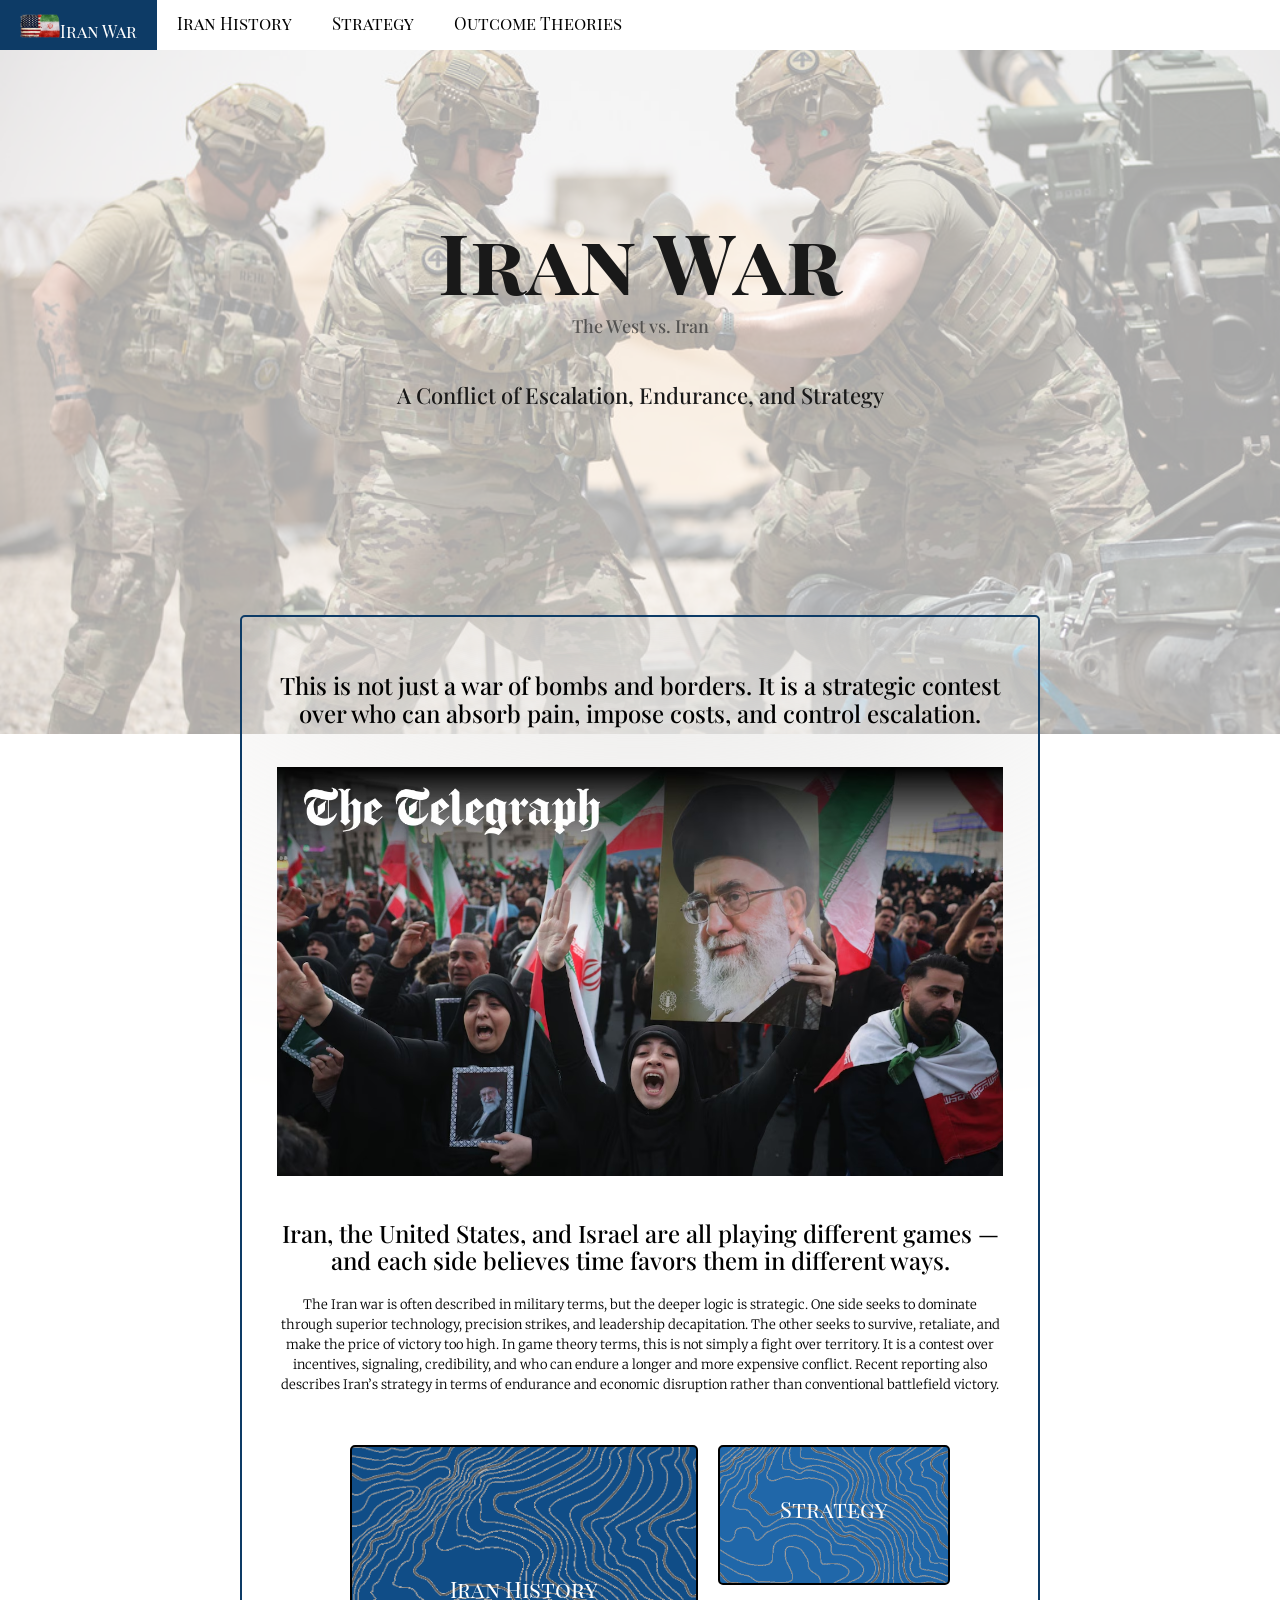
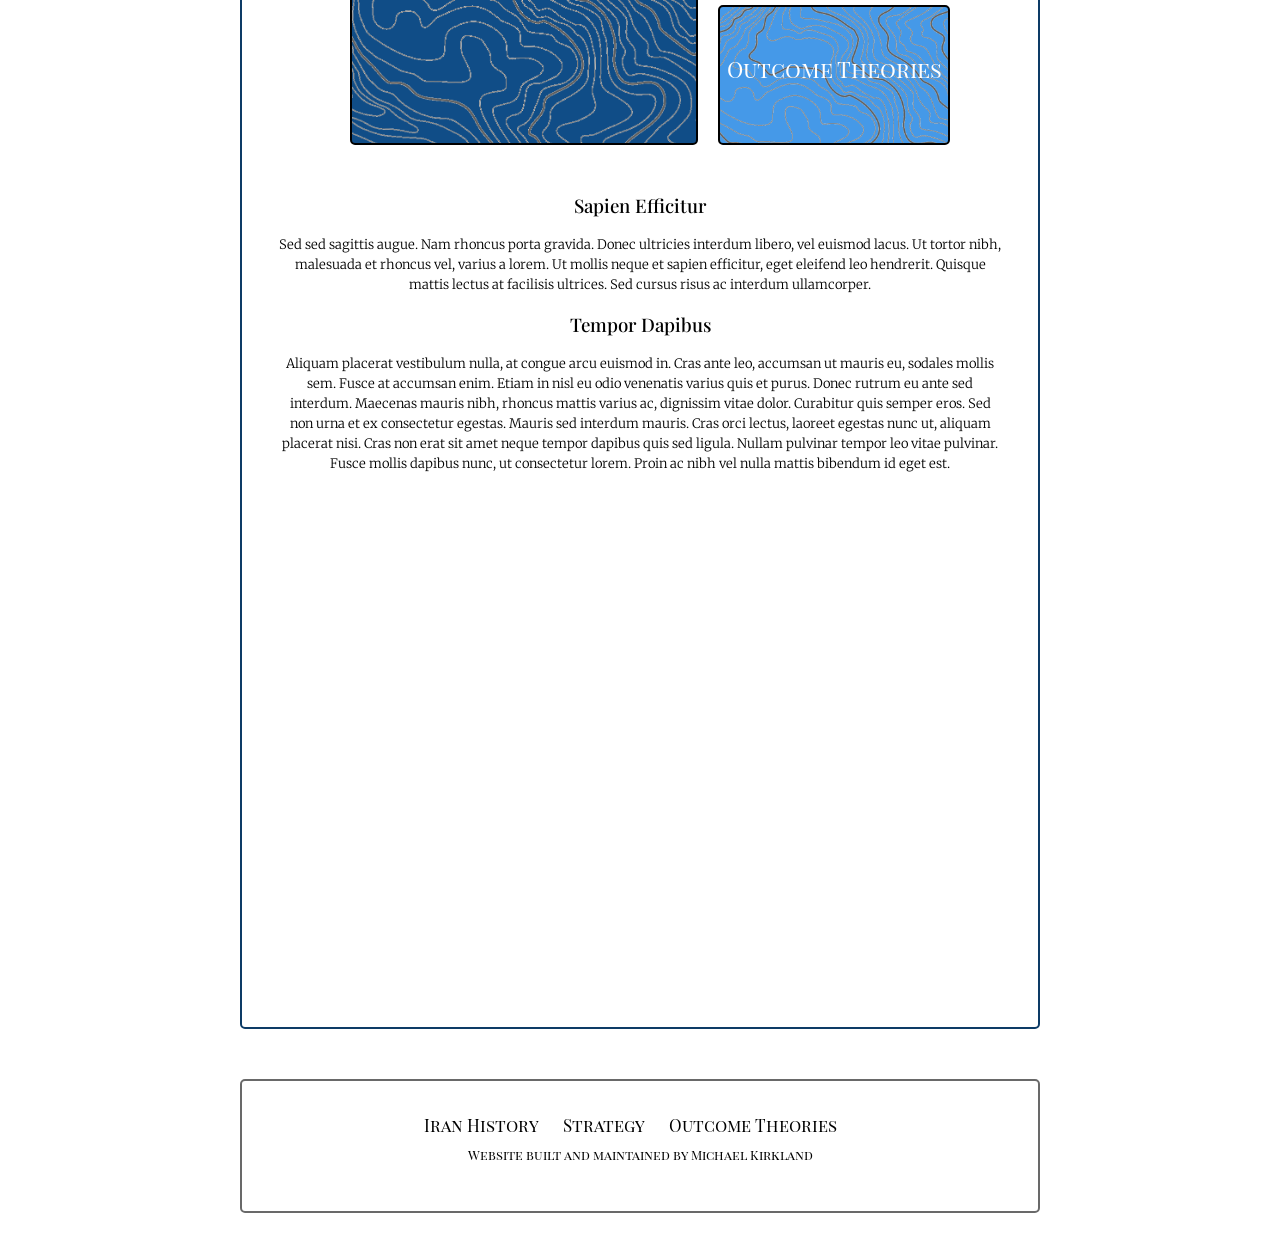
==== commit 1048d906: "day 5 finished page 3 and onto page 4" ====
--- a/index.html
+++ b/index.html
@@ -56,18 +56,18 @@
 
       <div class="pages_cards_wrapper">
         <a href="history.html">
-          <div class="pages_cards_large" style="background-image: url('images/contour_lines.png'); background-color: var(--color-four);">
+          <div class="pages_cards_large" style="background-image: url('images/contour_lines.png'); background-color: #104d87;">
             <h2>Iran History</h2>
           </div>
         </a>
         <div class="pages_cards_column">
           <a href="strategy.html">
-            <div class="pages_cards_small" style="margin-top: 0px; background-image: url('images/contour_lines.png'); background-color: var(--color-seven);">
+            <div class="pages_cards_small" style="margin-top: 0px; background-image: url('images/contour_lines.png'); background-color: #2067a9;">
               <h2>Strategy</h2>
             </div>
           </a>
           <a href="outcome.html">
-            <div class="pages_cards_small" style="margin-bottom: 0px; background-image: url('images/contour_lines.png'); background-color: var(--color-six);">
+            <div class="pages_cards_small" style="margin-bottom: 0px; background-image: url('images/contour_lines.png'); background-color: #4599e8;">
               <h2>Outcome Theories</h2>
             </div>
           </a>
@@ -107,6 +107,7 @@
         referrerpolicy="no-referrer-when-downgrade"
       ></iframe>
 
+    </div>
     <div class="footer">
       <div class="footer_links">
         <a href="index.html">Iran History</a>
--- a/style.css
+++ b/style.css
@@ -11,6 +11,15 @@
   --color-seven: #EE964B;
 }
 
+hr {
+  border-color: rgb(83, 83, 83);
+  border-bottom: 0px;
+  height: 2px;
+  background-color: var(--color-three);
+  margin-top: 50px;
+  margin-bottom: 50px;
+}
+
 .playfair-display-font {
   font-family: "Playfair Display", serif;
   font-optical-sizing: auto;
@@ -24,6 +33,7 @@
 	z-index: -10;
 	top: -120px;
 	opacity: 34%;
+  background-image: linear-gradient(rgb(255, 0, 0), rgba(255, 255, 255, 0));
 }
 
 .topnav {
@@ -43,7 +53,6 @@
 .topnav a {
 	transition: all 0.5s;
 	transition-timing-function: cubic-bezier(0.075, 0.82, 0.165, 1);
-	float: right;
 	color: #f2f2f2;
 	text-align: center;
 	padding: 30.5px;
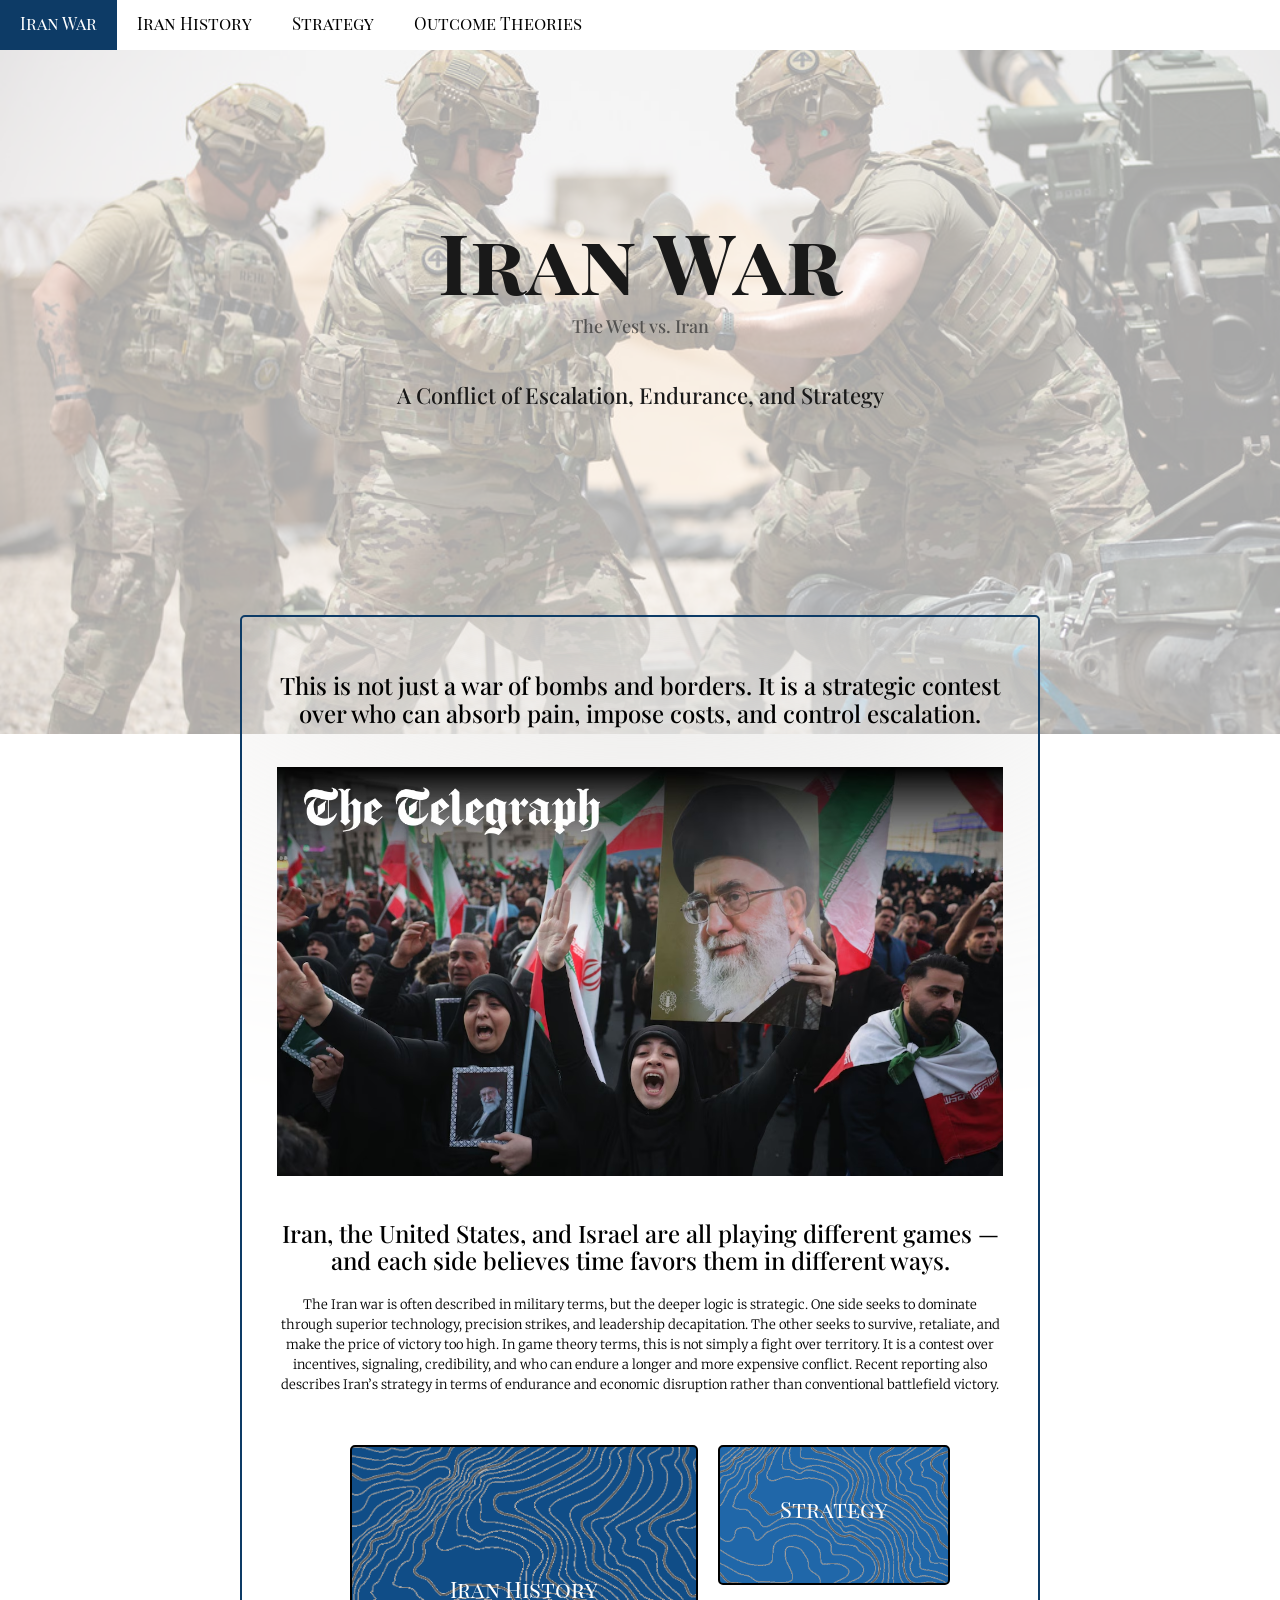
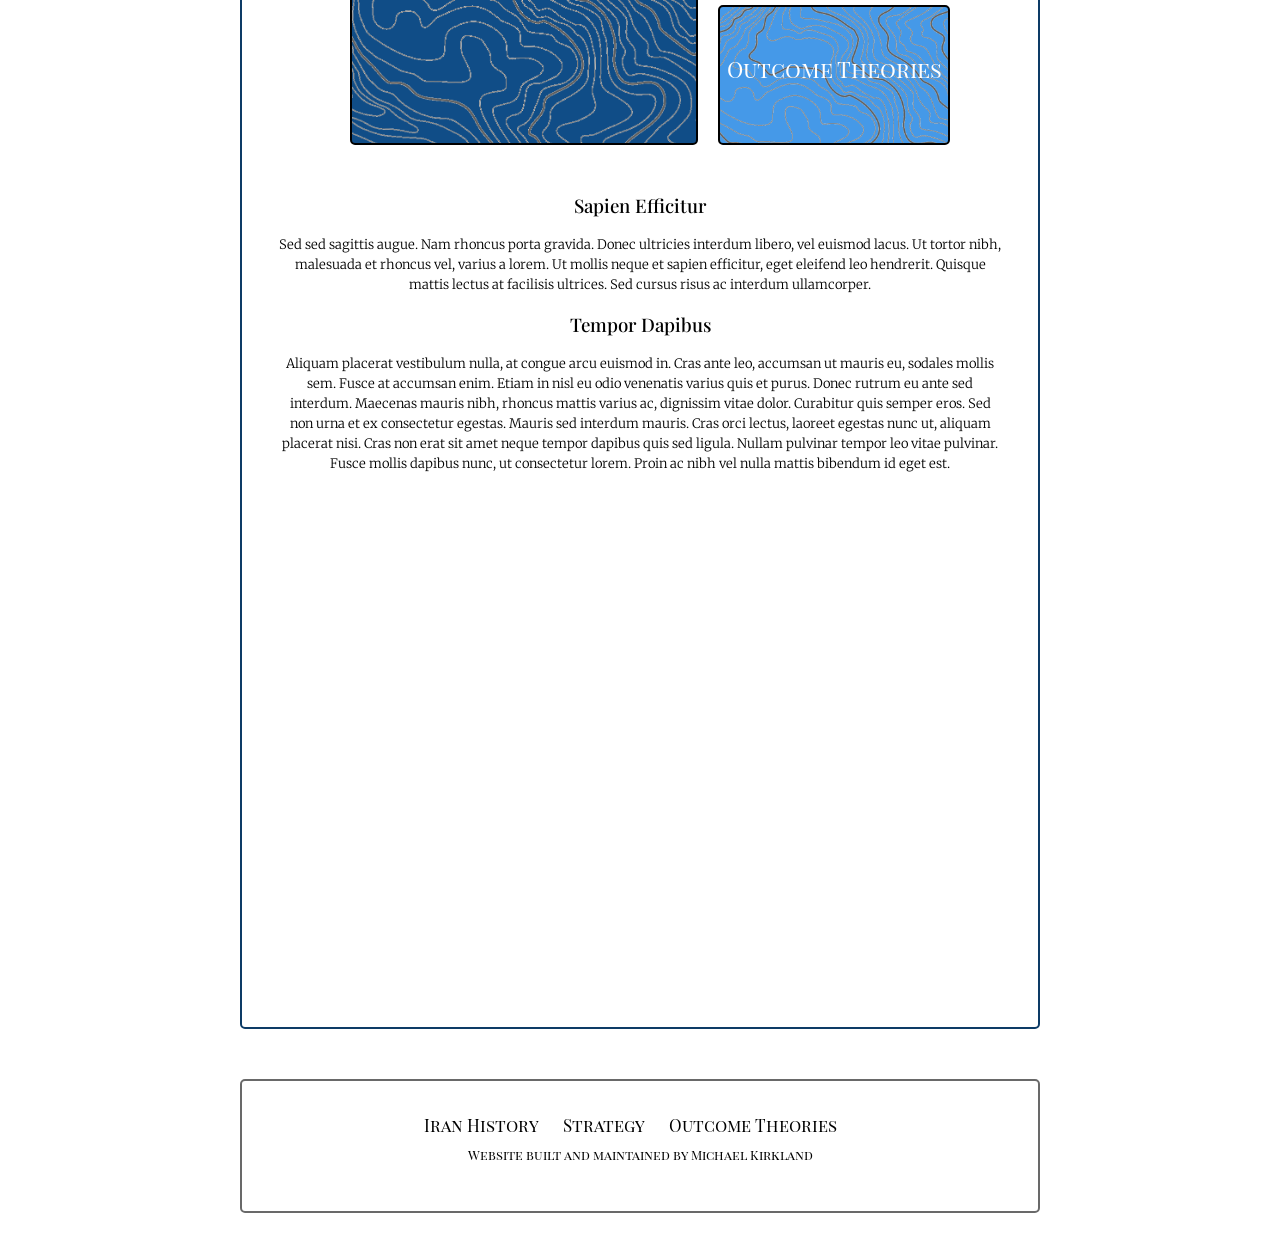
==== commit c6e051f8: "day 6 small tweaks. did ui/ux reviewing today." ====
--- a/index.html
+++ b/index.html
@@ -18,8 +18,7 @@
     <nav>
       <div class="topnav" id="myTopnav">
         <a href="index.html" class="active"
-          ><img src="images/logo_colour.png" class="logo"
-        />Iran War</a>
+          >Iran War</a>
         <a href="history.html">Iran History</a>
         <a href="strategy.html">Strategy</a>
         <a href="outcome.html">Outcome Theories</a>
@@ -29,7 +28,6 @@
       </div>
     </nav>
     
-
     <img class="hero_background" src="images/usa_artillery.jpg">
 
     <div class="home_hero">
--- a/style.css
+++ b/style.css
@@ -29,11 +29,13 @@
 
 .hero_background {
 	position: absolute;
-	width: 100%;
+  width: 100%;
+  justify-content: center;
 	z-index: -10;
 	top: -120px;
 	opacity: 34%;
   background-image: linear-gradient(rgb(255, 0, 0), rgba(255, 255, 255, 0));
+  
 }
 
 .topnav {
@@ -591,6 +593,10 @@
   color: #343434c3;
 }
 
+.fiftypx_spacing {
+  height: 50px;
+}
+
 @media screen and (max-width: 600px) {
   .topnav.responsive {
     position: relative;
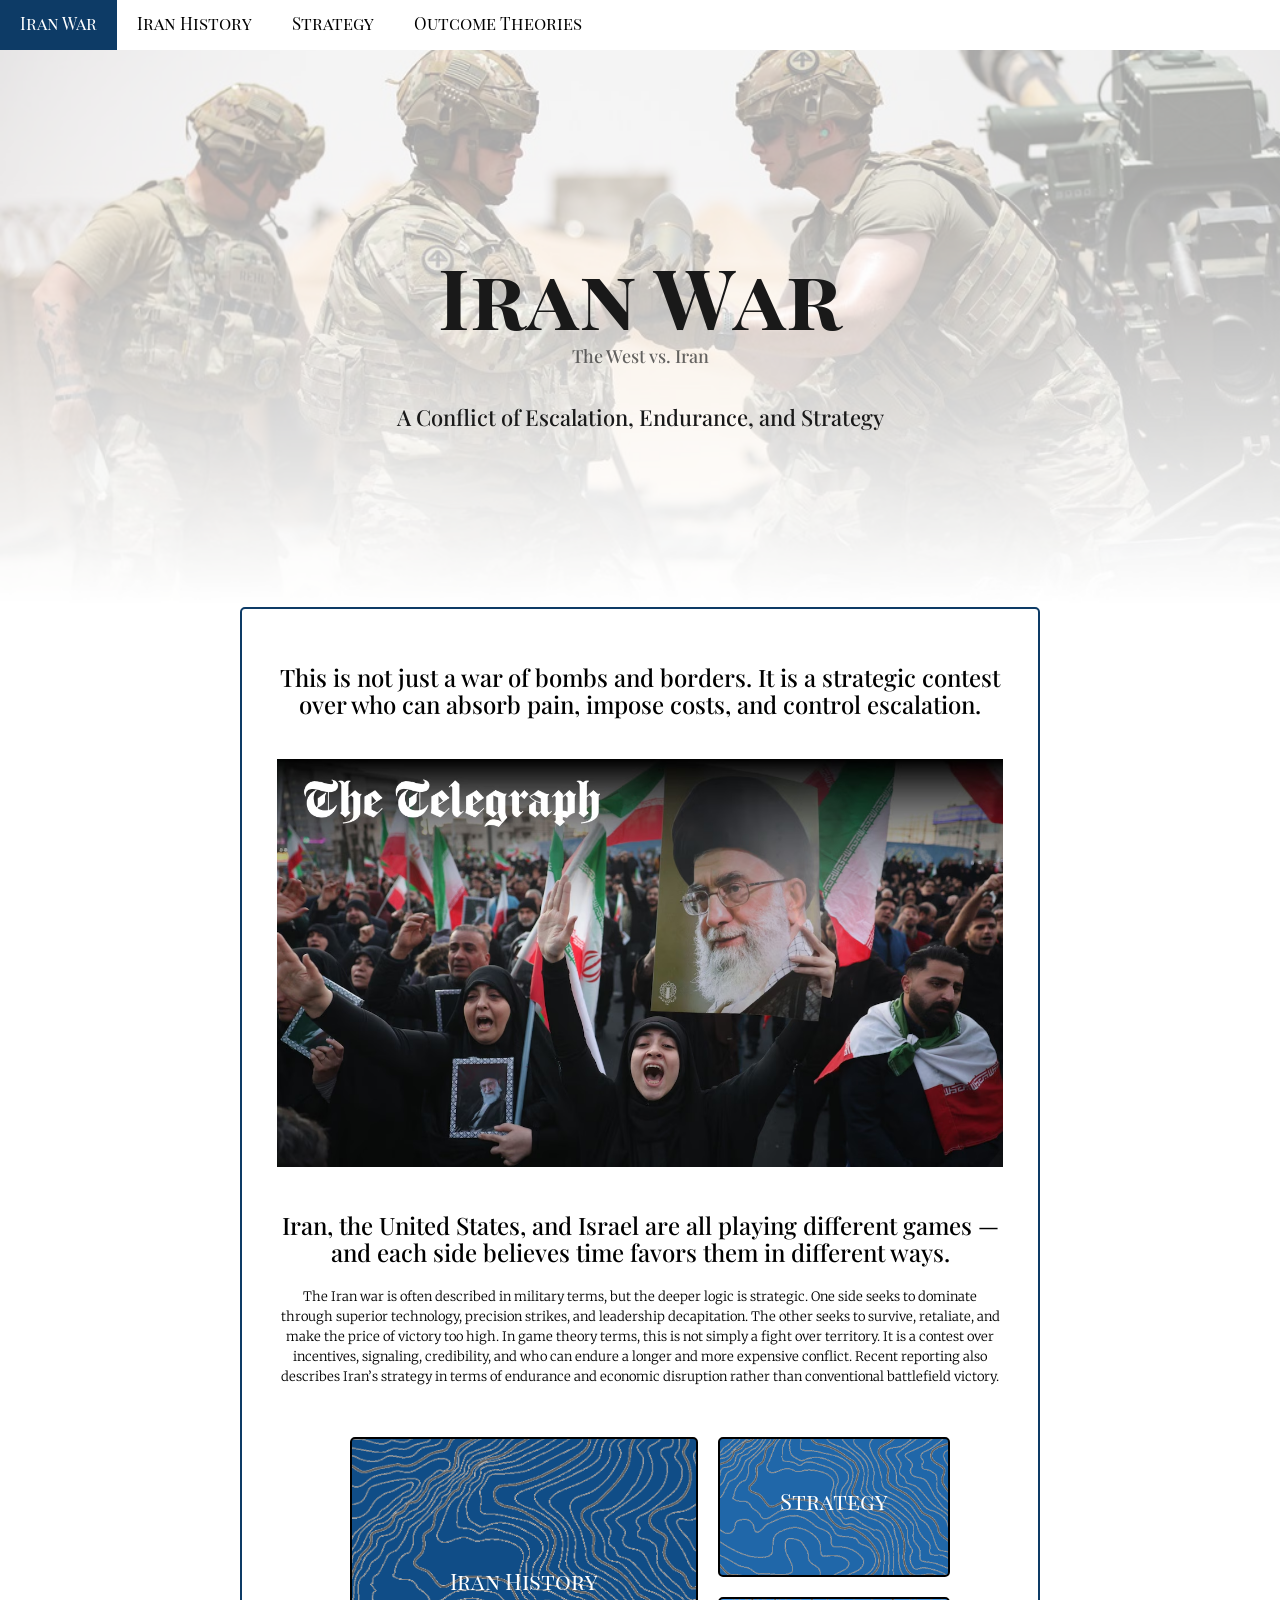
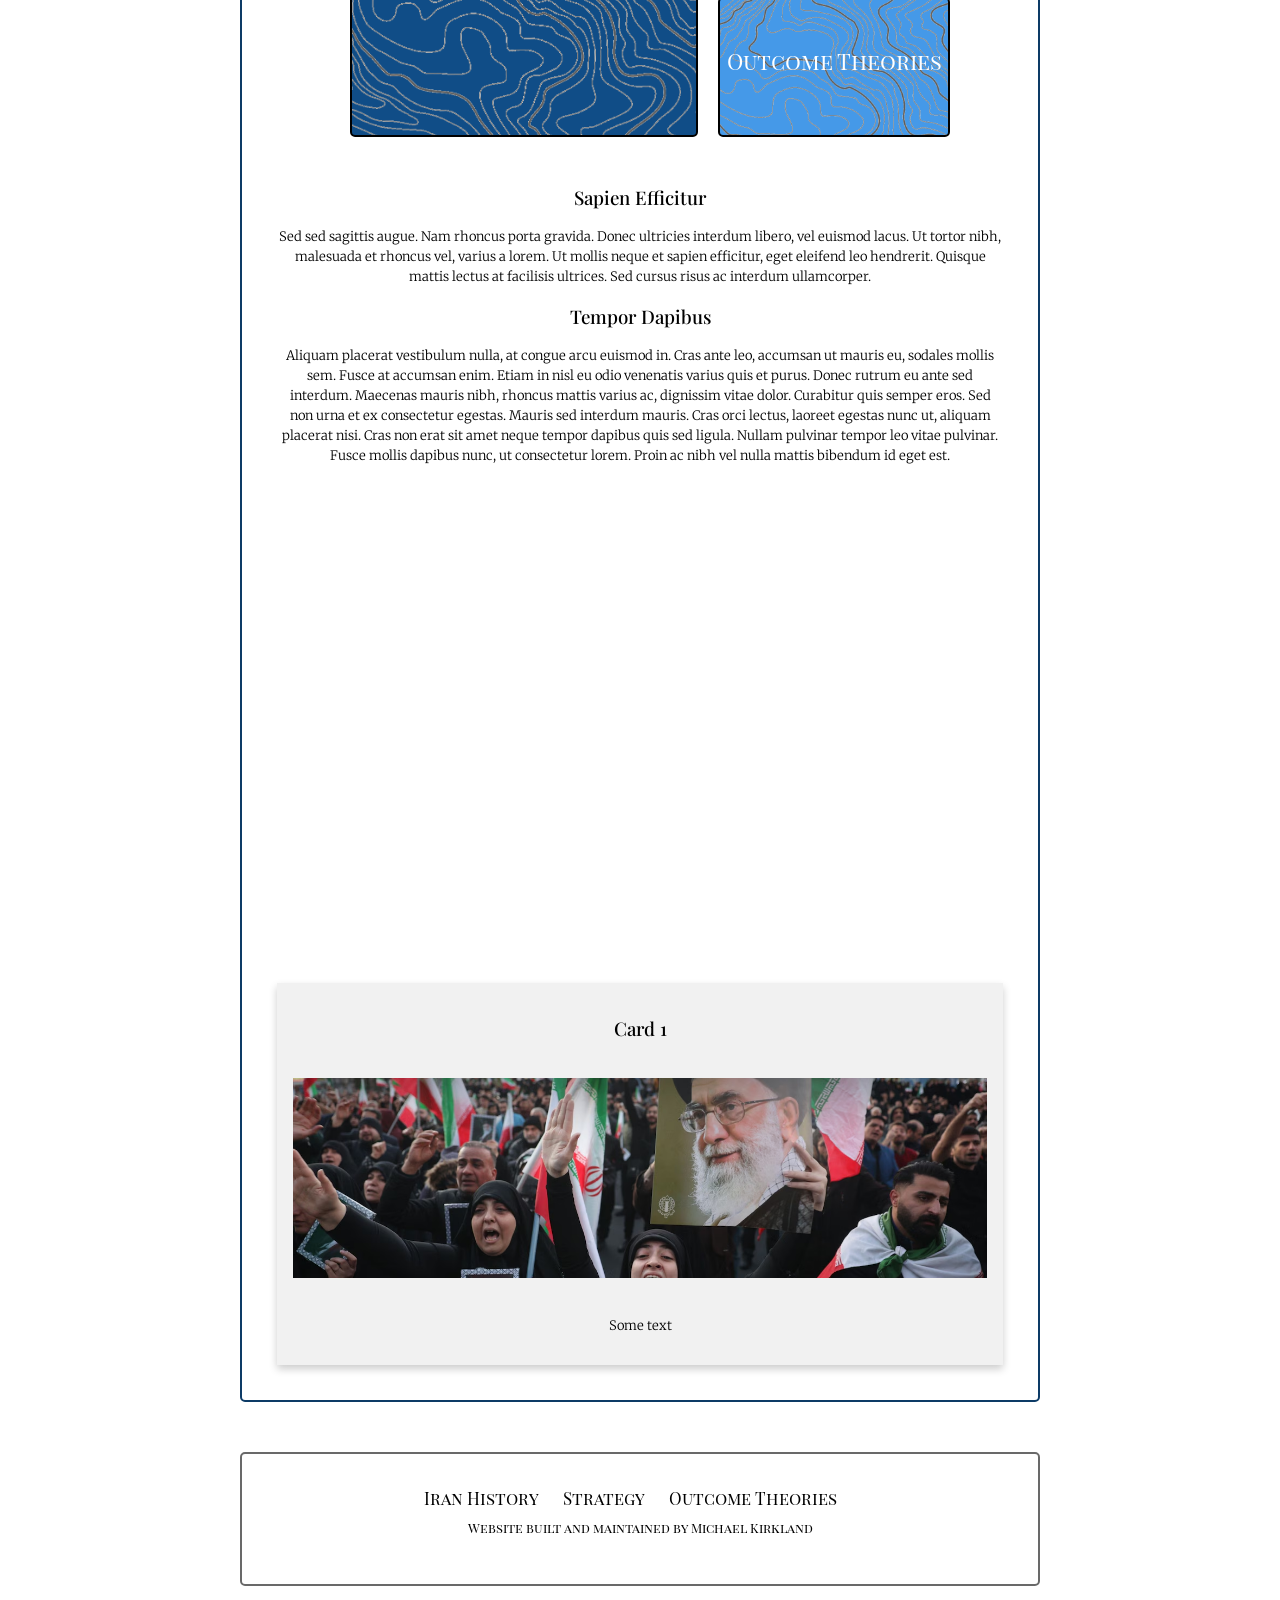
==== commit 523ca308: "day 7 page 4 content done. image modal basic functions in - need to refine. fixed some responsivity." ====
--- a/index.html
+++ b/index.html
@@ -27,6 +27,17 @@
         </a>
       </div>
     </nav>
+
+    <script>
+      function myFunction() {
+        var x = document.getElementById("myTopnav");
+        if (x.className === "topnav") {
+          x.className += " responsive";
+        } else {
+          x.className = "topnav";
+        }
+      }
+    </script>
     
     <img class="hero_background" src="images/usa_artillery.jpg">
 
@@ -39,7 +50,7 @@
     <div class="main">
       <h2>This is not just a war of bombs and borders. It is a strategic contest over who can absorb pain, 
         impose costs, and control escalation. </h2>
-      <img src="images/aya_death_sorrow.avif">
+      <img src="images/aya_death_sorrow.avif" class="card_image">
       <h2>Iran, the United States, and Israel are all playing different games 
         — and each side believes time favors them in different ways.</h2>
       <p>
@@ -105,6 +116,14 @@
         referrerpolicy="no-referrer-when-downgrade"
       ></iframe>
 
+      
+        <div class="card">
+          <h3>Card 1</h3>
+          <img src="images/aya_death_sorrow.avif" class="card_image">
+          <p>Some text</p>
+        </div>
+      
+
     </div>
     <div class="footer">
       <div class="footer_links">
@@ -114,5 +133,18 @@
         <h3>Website built and maintained by Michael Kirkland</h3>
       </div>
     </div>
+    <div class="pop_up_image"><span>&times;</span> <img alt="Beach" src="images/pexels-asadphoto-457882 - Copy.jpg"></div>
+    <script>
+        document.querySelectorAll('.card img').forEach(image =>{
+          image.onclick = () =>{
+              document.querySelector('.pop_up_image').style.display = 'block';
+              document.querySelector('.pop_up_image img').src = image.getAttribute('src');
+          }
+        })
+          
+        document.querySelector('.pop_up_image span').onclick = () =>{
+          document.querySelector('.pop_up_image').style.display = 'none';
+        }
+      </script>
   </body>
 </html>
--- a/style.css
+++ b/style.css
@@ -579,29 +579,207 @@
 .home_hero h1 {
   font-size: 84px;
   color: #191919;
-  line-height: 0px;
+  line-height: 70px;
 }
 
 .home_hero h2 {
   font-size: 22px;
   color: #191919;
-  line-height: 80px;
+  line-height: 20px;
+  margin: 40px 0px 0px 0px;
 }
 
 .home_hero h3 {
   font-size: 18px;
   color: #343434c3;
+  margin: -40px 0px 0px 0px;
 }
 
 .fiftypx_spacing {
   height: 50px;
+}
+
+.gallery {
+  display: flex;
+  flex-wrap: wrap;
+  justify-content: flex-start;
+  padding: 0 15px;
+}
+
+.gallery-item {
+  position: relative;
+  width: calc(25% - 20px);
+  height: auto;
+  margin: 10px;
+  cursor: pointer;
+  transition: transform 0.5s ease;
+}
+
+.gallery-item:hover {
+  transform: scale(1.1);
+}
+
+/* The Modal (background) */
+.modal {
+  display: none;
+  position: fixed;
+  z-index: 1000;
+  left: 0;
+  top: 0;
+  width: 100%;
+  height: 100%;
+  background-color: rgba(0, 0, 0, 0.8);
+  align-items: center;
+  justify-content: center;
+  transition: opacity 0.5s ease;
+}
+
+/* Modal content (image) */
+.modal-content {
+  position: relative;
+  width: 90%;
+  height: auto;
+  max-width: 90%;
+  max-height: 90%;
+  border-radius: 5px;
+  overflow: hidden;
+  animation: zoomIn 0.5s;
+}
+
+@keyframes zoomIn {
+  from {transform: scale(0.6);}
+  to {transform: scale(1);}
+}
+
+.modal.show {
+  display: flex;
+  opacity: 1;
+}
+
+/* Close button */
+.close {
+  position: absolute;
+  top: 10px;
+  right: 15px;
+  color: #ffffff;
+  font-size: 35px;
+  font-weight: bold;
+  cursor: pointer;
+  transition: transform 0.3s;
+}
+
+/* Caption of modal image */
+.caption {
+  position: absolute;
+  bottom: 15px;
+  width: 100%;
+  text-align: center;
+  color: #ffffff;
+  font-size: 24px;
+}
+
+.pop_up_image {
+  /*The styling for the image container that pops up when clicked*/
+  position: fixed;
+  /*Makes the image stay in the same place even when scrolling*/
+  top: 0;
+  /*Positions the container at the center, using the top left cornor*/
+  left: 0;
+  background: rgba(0, 0, 0, 0.5);
+  /*Makes the rest of the page dark*/
+  height: 100%;
+  /*Makes the container take up the whole height and width*/
+  width: 100%;
+  z-index: 100;
+  /*Puts it in front of the other elemts*/
+  display: none;
+  /*Doesn't show until the image is clicked on*/
+}
+.pop_up_image span {
+  /*Used to creat the close button X*/
+  position: absolute;
+  /*Makes it possible to position using top and right*/
+  top: 0;
+  /*Puts it near the top right corner, 10px from the right*/
+  right: 10px;
+  font-size: 40px;
+  font-weight: bolder;
+  /*Makes it bold for easier visibility*/
+  color: #ffffff;
+  cursor: pointer;
+  /*Makes the cursor a pointer to tell the user it can be clicked on*/
+  z-index: 100;
+  /*Puts it in front of the rest of the page*/
+}
+.pop_up_image img {
+  position: absolute;
+  /*Makes it so the image can be controlled using top and left*/
+  top: 50%;
+  /*Puts it top left corner at the center*/
+  left: 50%;
+  transform: translate(-50%, -50%);
+  /*moves it so the middle point is at the center*/
+  max-height: 90%;
+  max-width: 90%;
+  object-fit: cover;
+  /*Makes the aspect ratio stay the same in all device sizes*/
+  transition: 0.6s;
+}
+
+.card img {
+  width: 100%;
+  height: 200px;
+  object-fit: cover;
+  transition: 0.3s;
+}
+
+.card img:hover {
+  opacity: 0.8;
+  cursor: pointer;
+  margin: auto;
+  box-shadow: rgba(0, 0, 0, 0.28) 0px 0px 30px;
+  scale: 1.05;
+}
+
+@media screen and (max-width: 768px) {
+  .gallery-item {
+    width: calc(50% - 20px);
+  }
+}
+
+@media screen and (max-width: 480px) {
+  .gallery-item {
+    width: calc(100% - 20px);
+  }
+}
+
+@media screen and (max-width: 600px) {
+  iframe {
+    width: 100%;
+    height: 300px;
+  }
+  .column {
+    width: 100%;
+    display: block;
+    margin-bottom: 20px;
+  }
+}
+
+@media screen and (max-width: 600px) {
+  .topnav a:not(:first-child) {
+    display: none;
+  }
+  .topnav a.icon {
+    float: right;
+    display: block;
+  }
 }
 
 @media screen and (max-width: 600px) {
   .topnav.responsive {
     position: relative;
   }
-  .topnav.responsive a.icon {
+  .topnav.responsive .icon {
     position: absolute;
     right: 0;
     top: 0;
@@ -611,23 +789,4 @@
     display: block;
     text-align: left;
   }
-  .topnav a:not(:first-child) {
-    display: none;
-  }
-  .topnav a.icon {
-    float: right;
-    display: block;
-  }
-  iframe {
-    width: 100%;
-    height: 300px;
-  }
-  .main {
-    /* eliminate bottom margin */
-  }
-  .column {
-    width: 100%;
-    display: block;
-    margin-bottom: 20px;
-  }
-}
+}
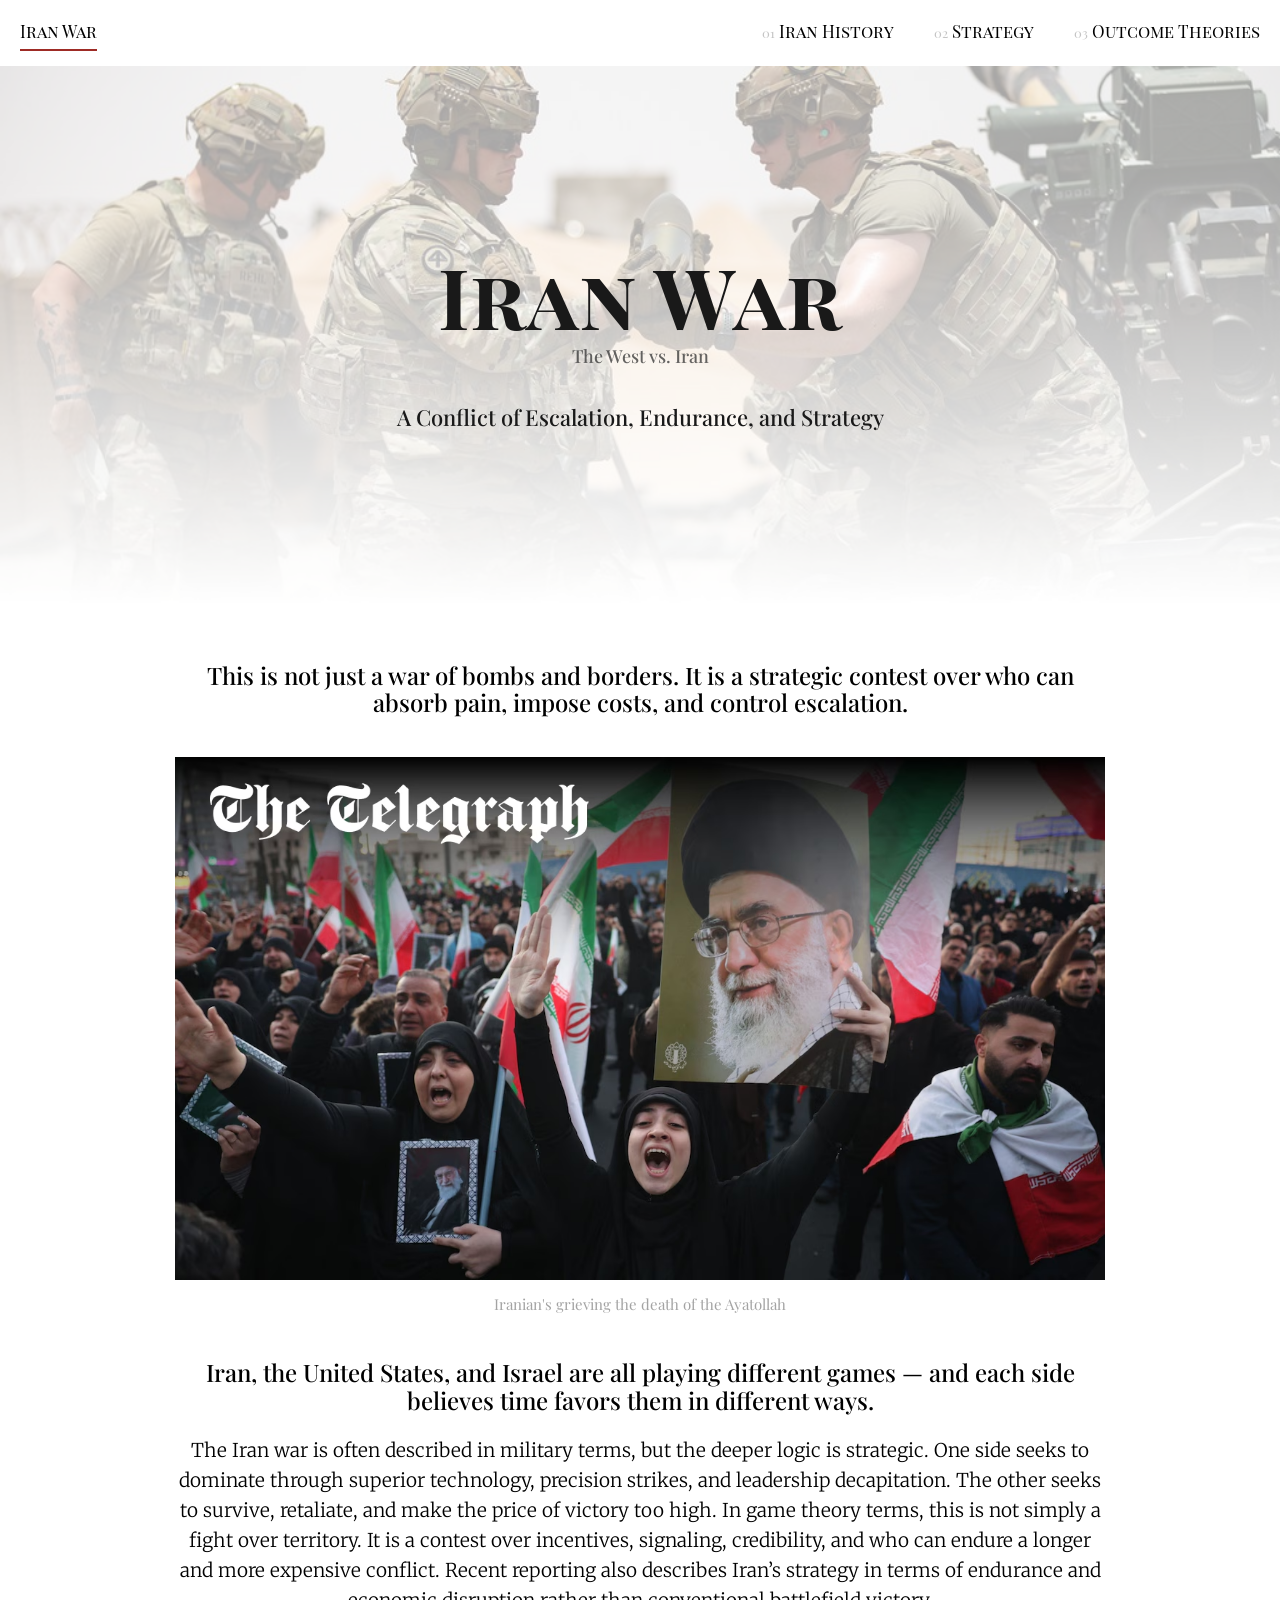
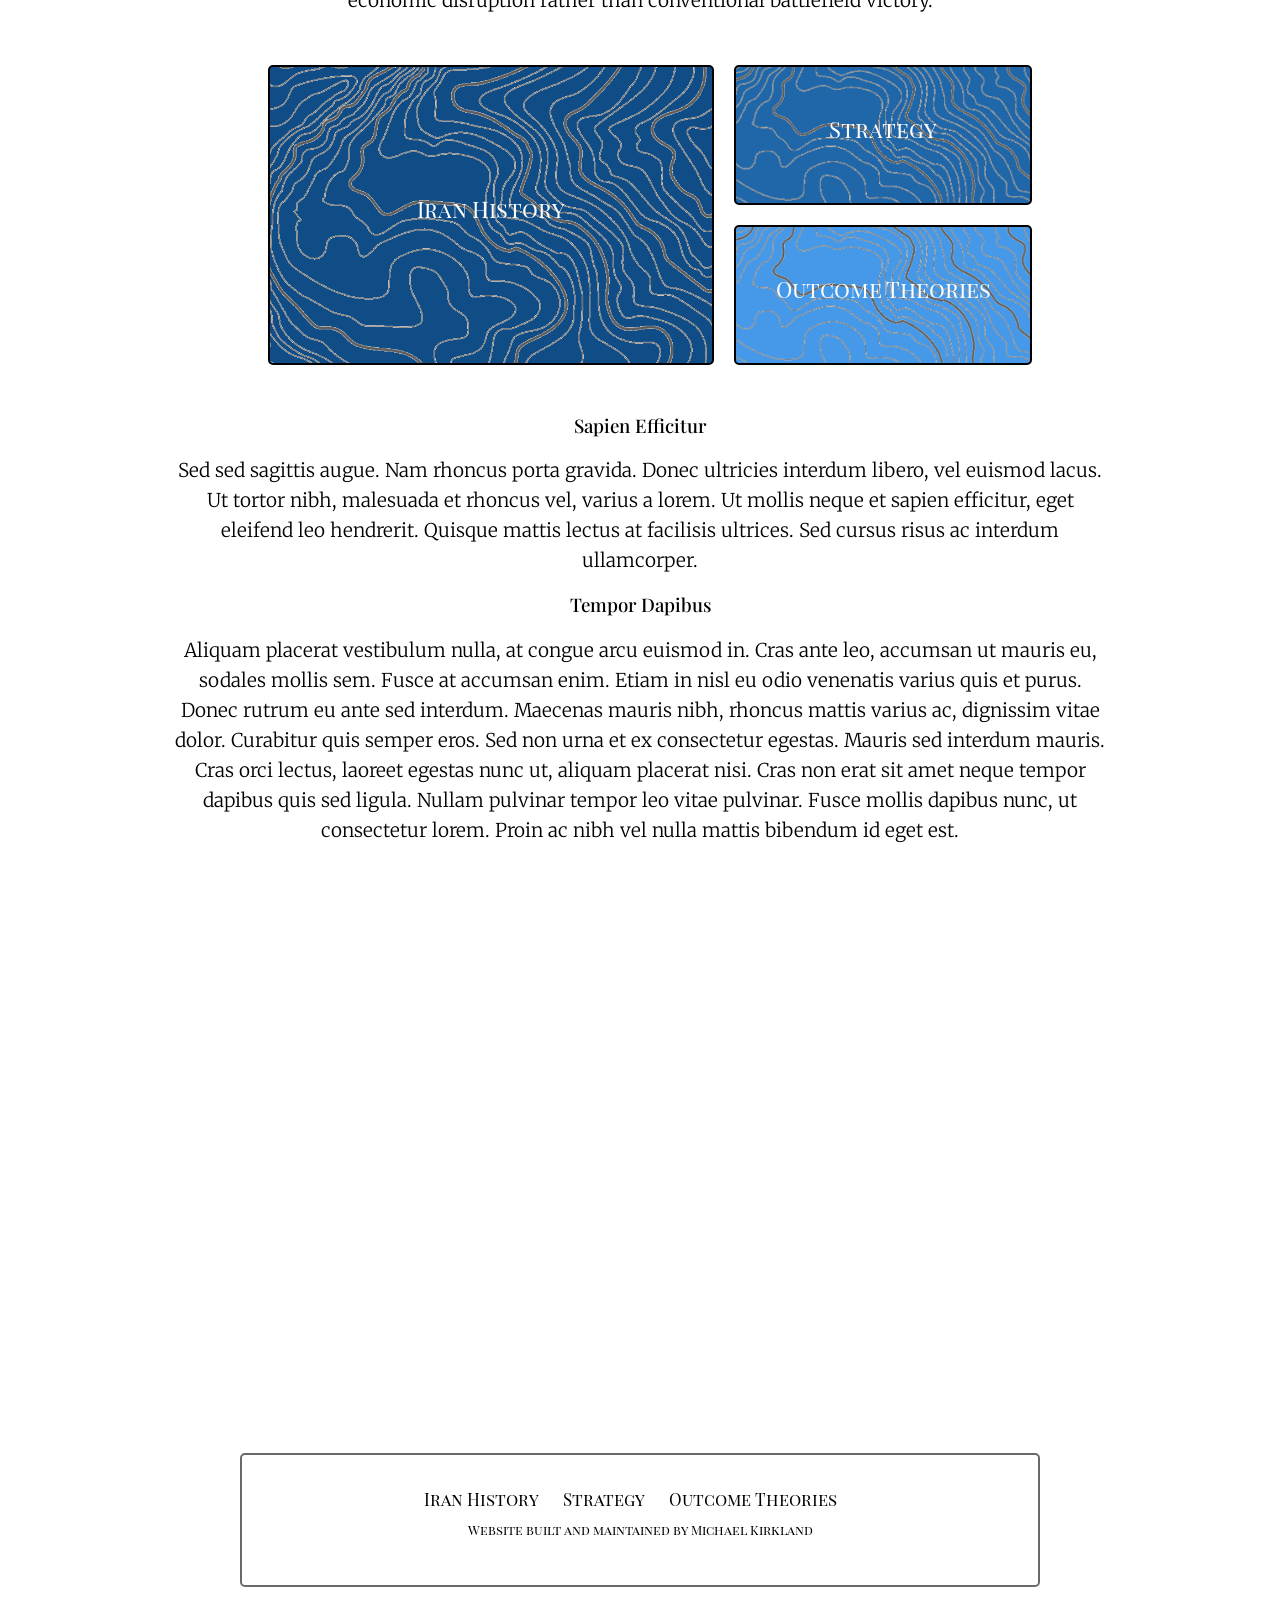
==== commit 7f8573d6: "day 7 - extra" ====
--- a/index.html
+++ b/index.html
@@ -19,9 +19,9 @@
       <div class="topnav" id="myTopnav">
         <a href="index.html" class="active"
           >Iran War</a>
-        <a href="history.html">Iran History</a>
-        <a href="strategy.html">Strategy</a>
-        <a href="outcome.html">Outcome Theories</a>
+        <a href="outcome.html" style="float: right;"><span class="nav_num">03</span> Outcome Theories</a>
+        <a href="strategy.html" style="float: right;"><span class="nav_num">02</span> Strategy</a>
+        <a href="history.html" style="float: right;"><span class="nav_num">01</span> Iran History</a>
         <a href="javascript:void(0);" class="icon" onclick="myFunction()">
           <i class="fa fa-bars"></i>
         </a>
@@ -51,6 +51,8 @@
       <h2>This is not just a war of bombs and borders. It is a strategic contest over who can absorb pain, 
         impose costs, and control escalation. </h2>
       <img src="images/aya_death_sorrow.avif" class="card_image">
+      <h2 class="img_desc">Iranian's grieving the death of the Ayatollah</h2>
+
       <h2>Iran, the United States, and Israel are all playing different games 
         — and each side believes time favors them in different ways.</h2>
       <p>
@@ -115,13 +117,6 @@
         loading="lazy"
         referrerpolicy="no-referrer-when-downgrade"
       ></iframe>
-
-      
-        <div class="card">
-          <h3>Card 1</h3>
-          <img src="images/aya_death_sorrow.avif" class="card_image">
-          <p>Some text</p>
-        </div>
       
 
     </div>
@@ -133,18 +128,5 @@
         <h3>Website built and maintained by Michael Kirkland</h3>
       </div>
     </div>
-    <div class="pop_up_image"><span>&times;</span> <img alt="Beach" src="images/pexels-asadphoto-457882 - Copy.jpg"></div>
-    <script>
-        document.querySelectorAll('.card img').forEach(image =>{
-          image.onclick = () =>{
-              document.querySelector('.pop_up_image').style.display = 'block';
-              document.querySelector('.pop_up_image img').src = image.getAttribute('src');
-          }
-        })
-          
-        document.querySelector('.pop_up_image span').onclick = () =>{
-          document.querySelector('.pop_up_image').style.display = 'none';
-        }
-      </script>
   </body>
 </html>
--- a/style.css
+++ b/style.css
@@ -52,17 +52,6 @@
   transform: translateY(-260px);
 }
 
-.topnav a {
-	transition: all 0.5s;
-	transition-timing-function: cubic-bezier(0.075, 0.82, 0.165, 1);
-	color: #f2f2f2;
-	text-align: center;
-	padding: 30.5px;
-	text-decoration: none;
-	font-size: 24px;
-	height: 50px;
-	z-index: 22;
-}
 .topnav a:hover {
 	transition: all 1s;
 	transition-timing-function: cubic-bezier(0.075, 0.82, 0.165, 1);
@@ -72,16 +61,6 @@
 	box-shadow: 0px 0px 200px 0px #ffffff;
   
 }
-/* Makes sure already active pages don't glow black when hovered - decreases text contrast. */
-.topnav a.active:hover {
-	text-shadow: 0px 0px 0px white;
-}
-.topnav a.active {
-	background-color: var(--color-three);
-	color: white;
-  /* box-shadow: 0px 0px 200px 0px var(--color-three); */
-	z-index: 21;
-}
 
 /* Style the links inside the navigation bar */
 .topnav a {
@@ -89,10 +68,13 @@
   display: block;
   color: #000000;
   text-align: center;
-  padding: 14px 20px;
+  padding: 7px 0 7px 0;
+  margin: 15px 20px;
   text-decoration: none;
   font-size: 17px;
   transition: 0.5s cubic-bezier(0.075, 0.82, 0.165, 1);
+  border-bottom: 2px solid transparent;
+  transition: border-color 0.2s, color 0.2s;
 }
 
 /* Change the color of links on hover */
@@ -100,13 +82,26 @@
   /* box-shadow: var(--color-three) 0px 0px 10px 30px; */
   color: rgb(255, 255, 255);
   transition: 0.5s cubic-bezier(0.075, 0.82, 0.165, 1);
-}
-
-/* Add an active class to highlight the current page */
+  border-bottom-color: #d9d2c0;  /* light tan rule */
+  color: var(--color-three);
+  background: transparent;       /* kill the navy fill on hover */
+  box-shadow: none;
+  text-shadow: none;
+}
+
 .topnav a.active {
   color: white;
   /* box-shadow: var(--color-three) 0px 0px 10px 20px; */
   transition: 0.5s cubic-bezier(0.075, 0.82, 0.165, 1);
+  z-index: 21;
+}
+
+.topnav a.active,
+.topnav a.active:hover {
+  border-bottom-color: var(--color-four);  /* #9E2B25 red */
+  color: var(--color-one);
+  background: transparent;       /* kill the navy fill */
+  box-shadow: none;
 }
 
 /* Hide the link that should open and close the topnav on small screens */
@@ -114,6 +109,12 @@
   display: none;
 }
 
+.nav_num {
+  font-size: 13px;
+  font-family: "Playfair Display SC", serif;
+  color: rgba(158, 158, 158, 0.611);
+}
+
 p .logo_text {
   text-align: right;
   font-family: "Playfair Display SC", serif;
@@ -124,11 +125,11 @@
 
 .main {
   padding: 35px;
-  max-width: 800px;
+  max-width: 1000px;
   margin: auto;
   margin-top: 50px;
   margin-bottom: 50px;
-  border: solid var(--color-three) 2px;
+  /* border: solid var(--color-three) 2px; */
   border-radius: 5px;
   backdrop-filter: blur(150px);
 }
@@ -201,8 +202,8 @@
   font-weight: 300;
   font-style: normal;
   font-variation-settings: "wdth" 100;
-  line-height: 20px;
-  font-size: 13px;
+  line-height: 30px;
+  font-size: 19px;
 }
 
 h2,
@@ -365,6 +366,254 @@
 h3,
 p {
   text-align: center;
+}
+
+.hero_card {
+  max-width: 800px;
+  margin: auto;
+  margin-top: 50px;
+  margin-bottom: 50px;
+  display: grid;
+	grid-template-areas: "hero_card_img hero_card_txt";
+	grid-template-columns: 1fr 3fr;
+  gap: 0px;
+	padding: 0px;
+}
+
+.container>div {
+	background-color: rgba(255, 255, 255, 0.8);
+}
+.container>div.hero_card_img {
+	grid-area: hero_card_image;
+}
+.container>div.hero_card_txt {
+	grid-area: hero_card_text;
+}
+
+.hero_card_img {
+	max-height: 400px;
+}
+/* adds a drop shadow to the image using webkit filters, and the default as backup. */
+.hero_card_img img {
+	height: 100%;
+	border-radius: 0;
+}
+/* General styling for the text on the title card. */
+.hero_card_txt {
+	margin: auto;
+	font-weight: 400;
+	font-style: normal;
+  font-family: "Playfair Display", serif;
+}
+/* more refined text styling for the smaller 'sub-title'. */
+.hero_card_txt h1 {
+	color: #191919;
+	text-shadow: rgba(255, 255, 255, 0.27) 0px 0 8.6px;
+	font-size: 44px;
+}
+/* makes the main title larger and clearer than usual */
+.hero_card_txt h2 {
+	color: #191919;
+	font-size: 22px;
+}
+
+.hero_card_txt h3 {
+	color: #191919;
+	font-size: 8px;
+}
+
+
+
+
+
+.pages_cards_wrapper {
+  width: 80%;
+  margin: auto;
+  margin-top: 50px;
+  margin-bottom: 50px;
+  display: grid;
+	grid-template-areas: "pages_cards_large pages_cards_column";
+	grid-template-columns: 3fr 2fr;
+  gap: 0px;
+	padding: 0px;
+}
+.pages_cards_large {
+	height: 300px;
+  border-width: 2px;
+  border-color: black;
+  border-style: solid;
+  border-radius: 5px;
+  background-position: center;
+  background-repeat: no-repeat;
+  background-size: 300%;
+  transition: cubic-bezier(0.075, 0.82, 0.165, 1) 0.3s;
+  background-color: var(--color-three);
+}
+.pages_cards_column {
+	font-weight: 400;
+	font-style: normal;
+  font-family: "Playfair Display", serif;
+  height: 300px;
+}
+.pages_cards_small {
+  height: 140px;
+  width: 100%;
+  border-width: 2px;
+  border-color: black;
+  border-style: solid;
+  border-radius: 5px;
+  margin: 20px;
+  text-align: center;
+  transition: cubic-bezier(0.075, 0.82, 0.165, 1) 0.3s;
+  background-position: center;
+  background-repeat: no-repeat;
+  background-size: 350%;
+  background-color: var(--color-three);
+}
+.pages_cards_small:hover {
+  box-shadow: rgba(0, 0, 0, 0.28) 0px 0px 30px;
+  scale: 1.02;
+  background-size: 400%;
+}
+.pages_cards_large:hover {
+  box-shadow: rgba(0, 0, 0, 0.28) 0px 0px 30px;
+  scale: 1.02;
+  background-size: 350%;
+}
+.pages_cards_column h1 {
+	color: white;
+	text-shadow: rgba(255, 255, 255, 0.27) 0px 0 8.6px;
+	font-size: 44px;
+  font-family: "Playfair Display SC", serif;
+}
+.pages_cards_column h2 {
+	color: white;
+	font-size: 22px;
+  margin-top: 50px;
+  font-family: "Playfair Display SC", serif;
+}
+.pages_cards_large h2 {
+	color: white;
+	font-size: 22px;
+  margin-top: 130px;
+  font-family: "Playfair Display SC", serif;
+}
+a {
+  text-decoration: none;
+}
+.main img {
+  width: 100%;
+  height: auto;
+  margin-top: 20px;
+  margin-bottom: 20px;
+}
+
+.home_hero {
+  margin: 260px 0px 180px 0px;
+  text-align: center;
+  font-family: "Playfair Display SC", serif;
+}
+
+.home_hero h1 {
+  font-size: 84px;
+  color: #191919;
+  line-height: 70px;
+}
+
+.home_hero h2 {
+  font-size: 22px;
+  color: #191919;
+  line-height: 20px;
+  margin: 40px 0px 0px 0px;
+}
+
+.home_hero h3 {
+  font-size: 18px;
+  color: #343434c3;
+  margin: -40px 0px 0px 0px;
+}
+
+.fiftypx_spacing {
+  height: 50px;
+}
+
+.gallery {
+  display: flex;
+  flex-wrap: wrap;
+  justify-content: flex-start;
+  padding: 0 15px;
+}
+
+.gallery-item {
+  position: relative;
+  width: calc(25% - 20px);
+  height: auto;
+  margin: 10px;
+  cursor: pointer;
+  transition: transform 0.5s ease;
+}
+
+.gallery-item:hover {
+  transform: scale(1.1);
+}
+
+/* The Modal (background) */
+.modal {
+  display: none;
+  position: fixed;
+  z-index: 1000;
+  left: 0;
+  top: 0;
+  width: 100%;
+  height: 100%;
+  background-color: rgba(0, 0, 0, 0.8);
+  align-items: center;
+  justify-content: center;
+  transition: opacity 0.5s ease;
+}
+
+/* Modal content (image) */
+.modal-content {
+  position: relative;
+  width: 90%;
+  height: auto;
+  max-width: 90%;
+  max-height: 90%;
+  border-radius: 5px;
+  overflow: hidden;
+  animation: zoomIn 0.5s;
+}
+
+@keyframes zoomIn {
+  from {transform: scale(0.6);}
+  to {transform: scale(1);}
+}
+
+.modal.show {
+  display: flex;
+  opacity: 1;
+}
+
+/* Close button */
+.close {
+  position: absolute;
+  top: 10px;
+  right: 15px;
+  color: #ffffff;
+  font-size: 35px;
+  font-weight: bold;
+  cursor: pointer;
+  transition: transform 0.3s;
+}
+
+/* Caption of modal image */
+.caption {
+  position: absolute;
+  bottom: 15px;
+  width: 100%;
+  text-align: center;
+  color: #ffffff;
+  font-size: 24px;
 }
 
 .pop_up_image {
@@ -420,6 +669,7 @@
   height: 200px;
   object-fit: cover;
   transition: 0.3s;
+  margin: 0;
 }
 
 .card img:hover {
@@ -430,315 +680,17 @@
   scale: 1.05;
 }
 
-.hero_card {
-  max-width: 800px;
-  margin: auto;
-  margin-top: 50px;
-  margin-bottom: 50px;
-  display: grid;
-	grid-template-areas: "hero_card_img hero_card_txt";
-	grid-template-columns: 1fr 3fr;
-  gap: 0px;
-	padding: 0px;
-}
-
-.container>div {
-	background-color: rgba(255, 255, 255, 0.8);
-}
-.container>div.hero_card_img {
-	grid-area: hero_card_image;
-}
-.container>div.hero_card_txt {
-	grid-area: hero_card_text;
-}
-
-.hero_card_img {
-	max-height: 400px;
-}
-/* adds a drop shadow to the image using webkit filters, and the default as backup. */
-.hero_card_img img {
-	height: 100%;
-	border-radius: 0;
-}
-/* General styling for the text on the title card. */
-.hero_card_txt {
-	margin: auto;
-	font-weight: 400;
-	font-style: normal;
+.img_desc {
+  text-align: center;
   font-family: "Playfair Display", serif;
-}
-/* more refined text styling for the smaller 'sub-title'. */
-.hero_card_txt h1 {
-	color: #191919;
-	text-shadow: rgba(255, 255, 255, 0.27) 0px 0 8.6px;
-	font-size: 44px;
-}
-/* makes the main title larger and clearer than usual */
-.hero_card_txt h2 {
-	color: #191919;
-	font-size: 22px;
-}
-
-.hero_card_txt h3 {
-	color: #191919;
-	font-size: 8px;
-}
-
-
-
-
-
-.pages_cards_wrapper {
-  width: 80%;
-  margin: auto;
-  margin-top: 50px;
-  margin-bottom: 50px;
-  display: grid;
-	grid-template-areas: "pages_cards_large pages_cards_column";
-	grid-template-columns: 3fr 2fr;
-  gap: 0px;
-	padding: 0px;
-}
-.pages_cards_large {
-	height: 300px;
-  border-width: 2px;
-  border-color: black;
-  border-style: solid;
-  border-radius: 5px;
-  background-position: center;
-  background-repeat: no-repeat;
-  background-size: 300%;
-  transition: cubic-bezier(0.075, 0.82, 0.165, 1) 0.3s;
-  background-color: var(--color-three);
-}
-.pages_cards_column {
-	font-weight: 400;
-	font-style: normal;
-  font-family: "Playfair Display", serif;
-  height: 300px;
-}
-.pages_cards_small {
-  height: 140px;
-  width: 100%;
-  border-width: 2px;
-  border-color: black;
-  border-style: solid;
-  border-radius: 5px;
-  margin: 20px;
-  text-align: center;
-  transition: cubic-bezier(0.075, 0.82, 0.165, 1) 0.3s;
-  background-position: center;
-  background-repeat: no-repeat;
-  background-size: 350%;
-  background-color: var(--color-three);
-}
-.pages_cards_small:hover {
-  box-shadow: rgba(0, 0, 0, 0.28) 0px 0px 30px;
-  scale: 1.02;
-  background-size: 400%;
-}
-.pages_cards_large:hover {
-  box-shadow: rgba(0, 0, 0, 0.28) 0px 0px 30px;
-  scale: 1.02;
-  background-size: 350%;
-}
-.pages_cards_column h1 {
-	color: white;
-	text-shadow: rgba(255, 255, 255, 0.27) 0px 0 8.6px;
-	font-size: 44px;
-  font-family: "Playfair Display SC", serif;
-}
-.pages_cards_column h2 {
-	color: white;
-	font-size: 22px;
-  margin-top: 50px;
-  font-family: "Playfair Display SC", serif;
-}
-.pages_cards_large h2 {
-	color: white;
-	font-size: 22px;
-  margin-top: 130px;
-  font-family: "Playfair Display SC", serif;
-}
-a {
-  text-decoration: none;
-}
-.main img {
-  width: 100%;
-  height: auto;
-  margin-top: 20px;
-  margin-bottom: 20px;
-}
-
-.home_hero {
-  margin: 260px 0px 180px 0px;
-  text-align: center;
-  font-family: "Playfair Display SC", serif;
-}
-
-.home_hero h1 {
-  font-size: 84px;
-  color: #191919;
-  line-height: 70px;
-}
-
-.home_hero h2 {
-  font-size: 22px;
-  color: #191919;
+  font-optical-sizing: auto;
+  font-weight: 300;
+  font-style: normal;
+  font-variation-settings: "wdth" 100;
   line-height: 20px;
-  margin: 40px 0px 0px 0px;
-}
-
-.home_hero h3 {
-  font-size: 18px;
-  color: #343434c3;
-  margin: -40px 0px 0px 0px;
-}
-
-.fiftypx_spacing {
-  height: 50px;
-}
-
-.gallery {
-  display: flex;
-  flex-wrap: wrap;
-  justify-content: flex-start;
-  padding: 0 15px;
-}
-
-.gallery-item {
-  position: relative;
-  width: calc(25% - 20px);
-  height: auto;
-  margin: 10px;
-  cursor: pointer;
-  transition: transform 0.5s ease;
-}
-
-.gallery-item:hover {
-  transform: scale(1.1);
-}
-
-/* The Modal (background) */
-.modal {
-  display: none;
-  position: fixed;
-  z-index: 1000;
-  left: 0;
-  top: 0;
-  width: 100%;
-  height: 100%;
-  background-color: rgba(0, 0, 0, 0.8);
-  align-items: center;
-  justify-content: center;
-  transition: opacity 0.5s ease;
-}
-
-/* Modal content (image) */
-.modal-content {
-  position: relative;
-  width: 90%;
-  height: auto;
-  max-width: 90%;
-  max-height: 90%;
-  border-radius: 5px;
-  overflow: hidden;
-  animation: zoomIn 0.5s;
-}
-
-@keyframes zoomIn {
-  from {transform: scale(0.6);}
-  to {transform: scale(1);}
-}
-
-.modal.show {
-  display: flex;
-  opacity: 1;
-}
-
-/* Close button */
-.close {
-  position: absolute;
-  top: 10px;
-  right: 15px;
-  color: #ffffff;
-  font-size: 35px;
-  font-weight: bold;
-  cursor: pointer;
-  transition: transform 0.3s;
-}
-
-/* Caption of modal image */
-.caption {
-  position: absolute;
-  bottom: 15px;
-  width: 100%;
-  text-align: center;
-  color: #ffffff;
-  font-size: 24px;
-}
-
-.pop_up_image {
-  /*The styling for the image container that pops up when clicked*/
-  position: fixed;
-  /*Makes the image stay in the same place even when scrolling*/
-  top: 0;
-  /*Positions the container at the center, using the top left cornor*/
-  left: 0;
-  background: rgba(0, 0, 0, 0.5);
-  /*Makes the rest of the page dark*/
-  height: 100%;
-  /*Makes the container take up the whole height and width*/
-  width: 100%;
-  z-index: 100;
-  /*Puts it in front of the other elemts*/
-  display: none;
-  /*Doesn't show until the image is clicked on*/
-}
-.pop_up_image span {
-  /*Used to creat the close button X*/
-  position: absolute;
-  /*Makes it possible to position using top and right*/
-  top: 0;
-  /*Puts it near the top right corner, 10px from the right*/
-  right: 10px;
-  font-size: 40px;
-  font-weight: bolder;
-  /*Makes it bold for easier visibility*/
-  color: #ffffff;
-  cursor: pointer;
-  /*Makes the cursor a pointer to tell the user it can be clicked on*/
-  z-index: 100;
-  /*Puts it in front of the rest of the page*/
-}
-.pop_up_image img {
-  position: absolute;
-  /*Makes it so the image can be controlled using top and left*/
-  top: 50%;
-  /*Puts it top left corner at the center*/
-  left: 50%;
-  transform: translate(-50%, -50%);
-  /*moves it so the middle point is at the center*/
-  max-height: 90%;
-  max-width: 90%;
-  object-fit: cover;
-  /*Makes the aspect ratio stay the same in all device sizes*/
-  transition: 0.6s;
-}
-
-.card img {
-  width: 100%;
-  height: 200px;
-  object-fit: cover;
-  transition: 0.3s;
-}
-
-.card img:hover {
-  opacity: 0.8;
-  cursor: pointer;
-  margin: auto;
-  box-shadow: rgba(0, 0, 0, 0.28) 0px 0px 30px;
-  scale: 1.05;
+  font-size: 15px;
+  color:rgba(104, 104, 104, 0.612);
+  margin: -10px 0 45px 0;
 }
 
 @media screen and (max-width: 768px) {
@@ -763,9 +715,6 @@
     display: block;
     margin-bottom: 20px;
   }
-}
-
-@media screen and (max-width: 600px) {
   .topnav a:not(:first-child) {
     display: none;
   }
@@ -773,9 +722,6 @@
     float: right;
     display: block;
   }
-}
-
-@media screen and (max-width: 600px) {
   .topnav.responsive {
     position: relative;
   }
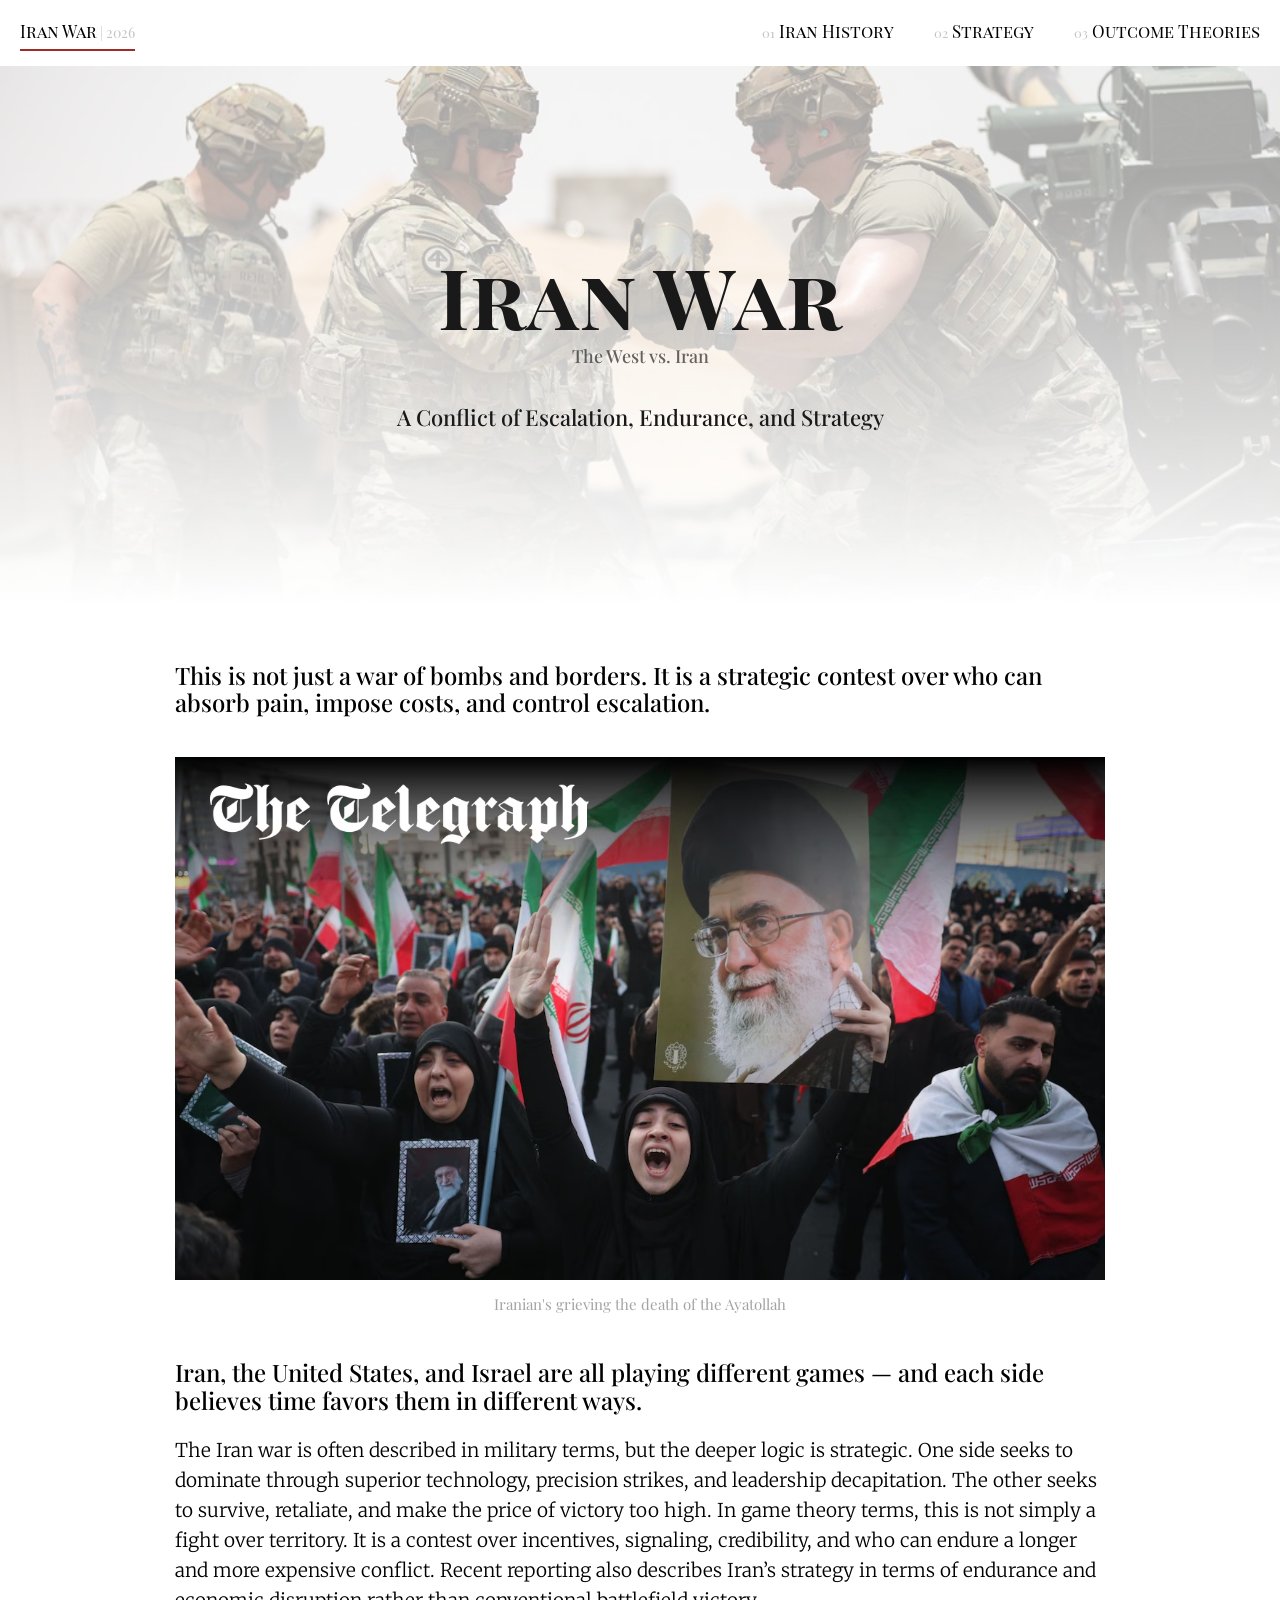
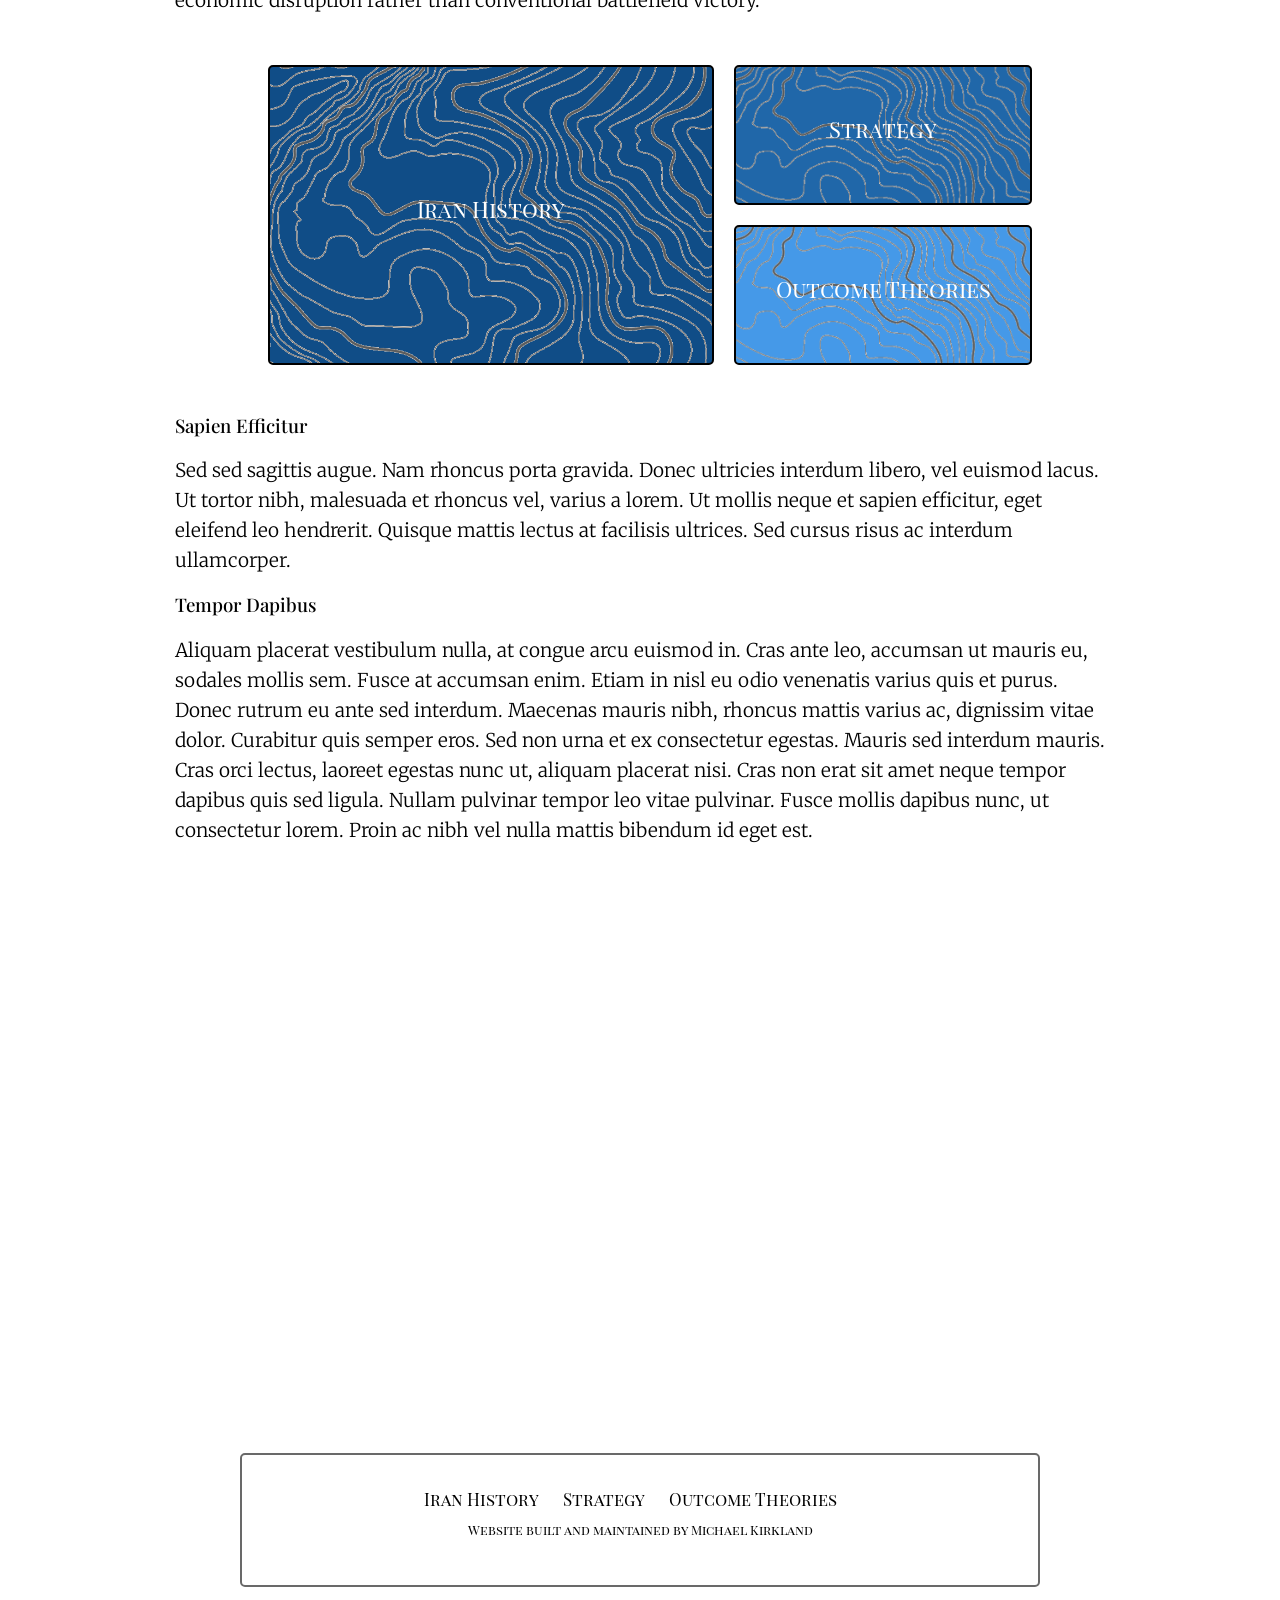
==== commit 18061d5f: "day 7 - extra extra" ====
--- a/index.html
+++ b/index.html
@@ -17,8 +17,7 @@
   <body>
     <nav>
       <div class="topnav" id="myTopnav">
-        <a href="index.html" class="active"
-          >Iran War</a>
+        <a href="index.html" class="active nav_logo">Iran War<span class="nav_logo_2026"> | 2026</span></a>
         <a href="outcome.html" style="float: right;"><span class="nav_num">03</span> Outcome Theories</a>
         <a href="strategy.html" style="float: right;"><span class="nav_num">02</span> Strategy</a>
         <a href="history.html" style="float: right;"><span class="nav_num">01</span> Iran History</a>
--- a/style.css
+++ b/style.css
@@ -11,6 +11,27 @@
   --color-seven: #EE964B;
 }
 
+.container {
+  display: flex;
+}
+
+.container > div {
+  flex: 1;
+  padding: 20px;
+}
+
+.quote {
+  font-family: "Playfair Display", serif;
+  font-optical-sizing: auto;
+  font-weight: 300;
+  font-style: normal;
+  font-variation-settings: "wdth" 100;
+  line-height: 50px;
+  font-size: 40px;
+  color:rgba(104, 104, 104, 0.612);
+  font-style: italic;
+}
+
 hr {
   border-color: rgb(83, 83, 83);
   border-bottom: 0px;
@@ -60,6 +81,15 @@
 	text-shadow: 0px 0px 10px #00000031;
 	box-shadow: 0px 0px 200px 0px #ffffff;
   
+}
+
+.nav_logo {
+  font-size: 30px;
+}
+
+.nav_logo_2026 {
+  font-size: 14px;
+  color: rgba(158, 158, 158, 0.611);
 }
 
 /* Style the links inside the navigation bar */
@@ -131,7 +161,7 @@
   margin-bottom: 50px;
   /* border: solid var(--color-three) 2px; */
   border-radius: 5px;
-  backdrop-filter: blur(150px);
+  background-color: white;
 }
 
 .footer {
@@ -361,10 +391,11 @@
   background-color: #f1f1f1;
 }
 
-h1,
-h2,
-h3,
-p {
+.main h1, h2, h3, p {
+  text-align: left;
+}
+
+.home_hero h1, .home_hero h2, .home_hero h3, .pages_cards_wrapper h1, .pages_cards_wrapper h2, .footer_links h3 {
   text-align: center;
 }
 
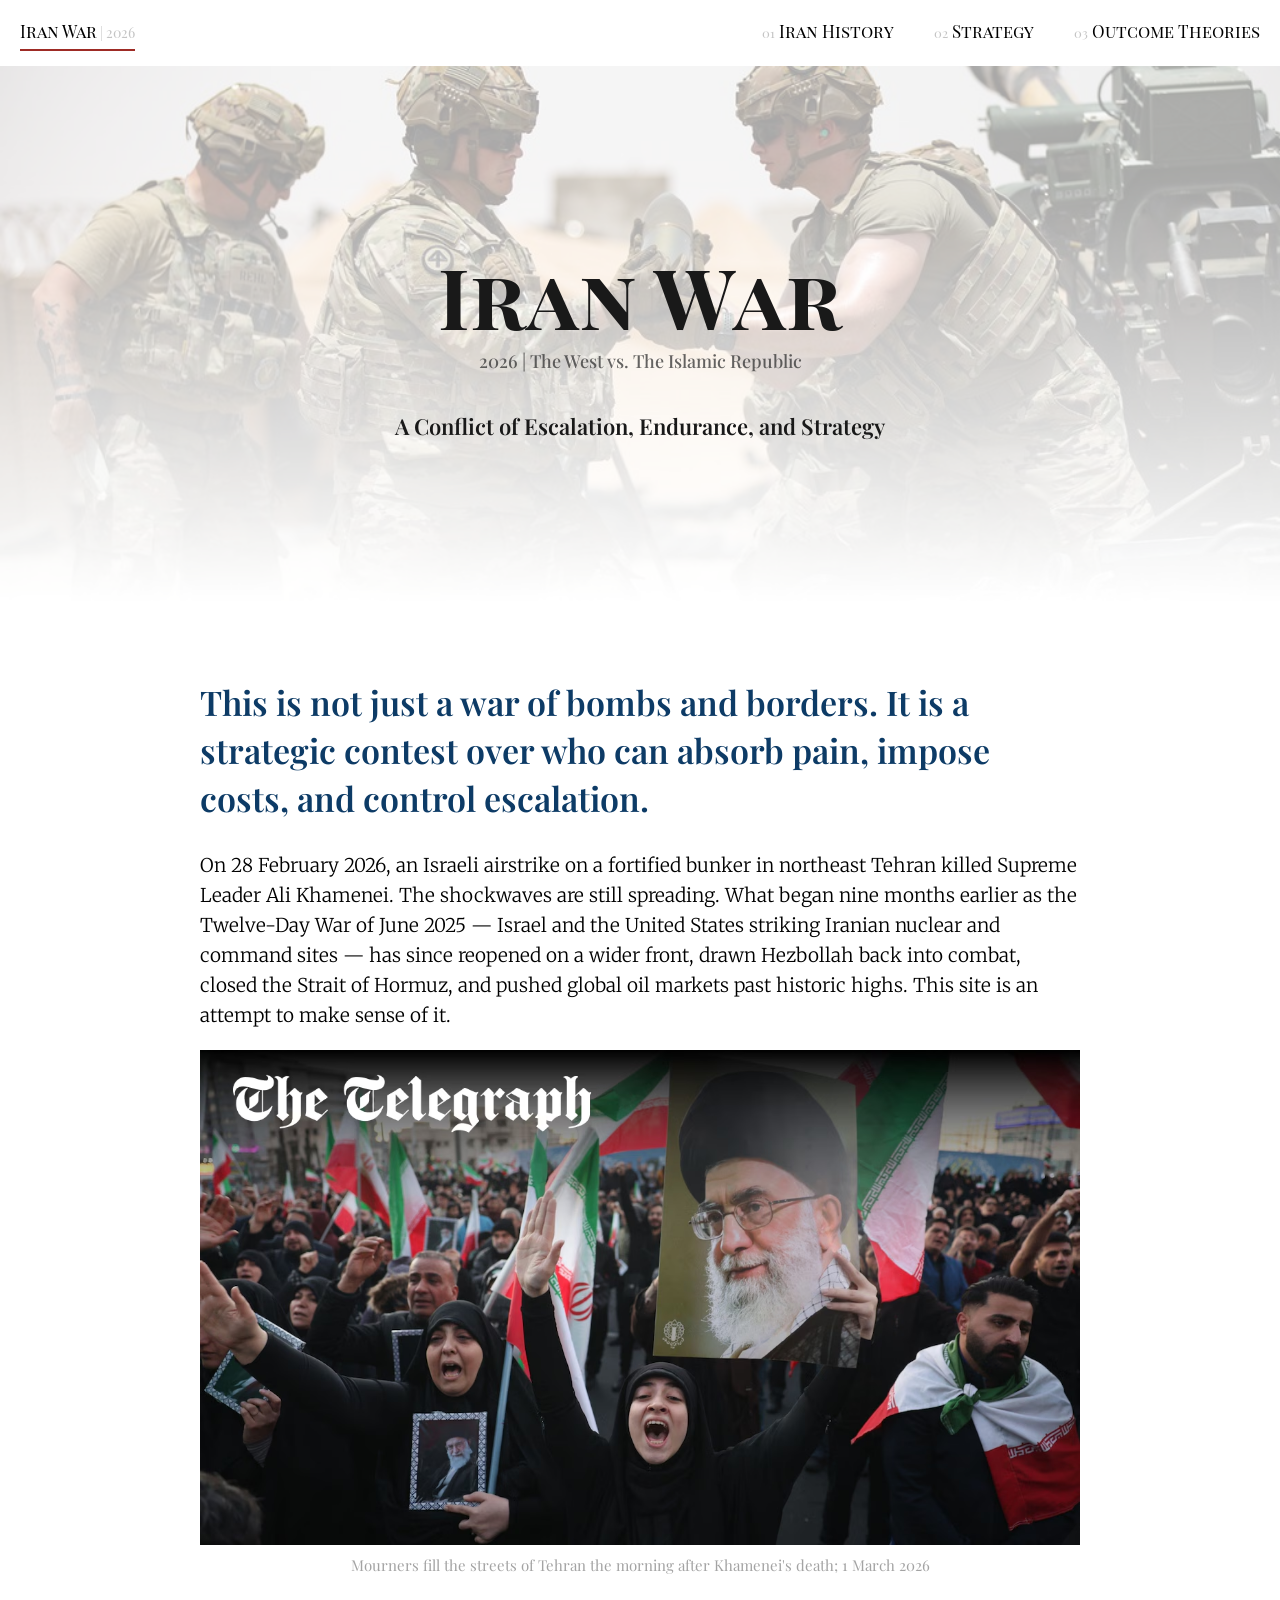
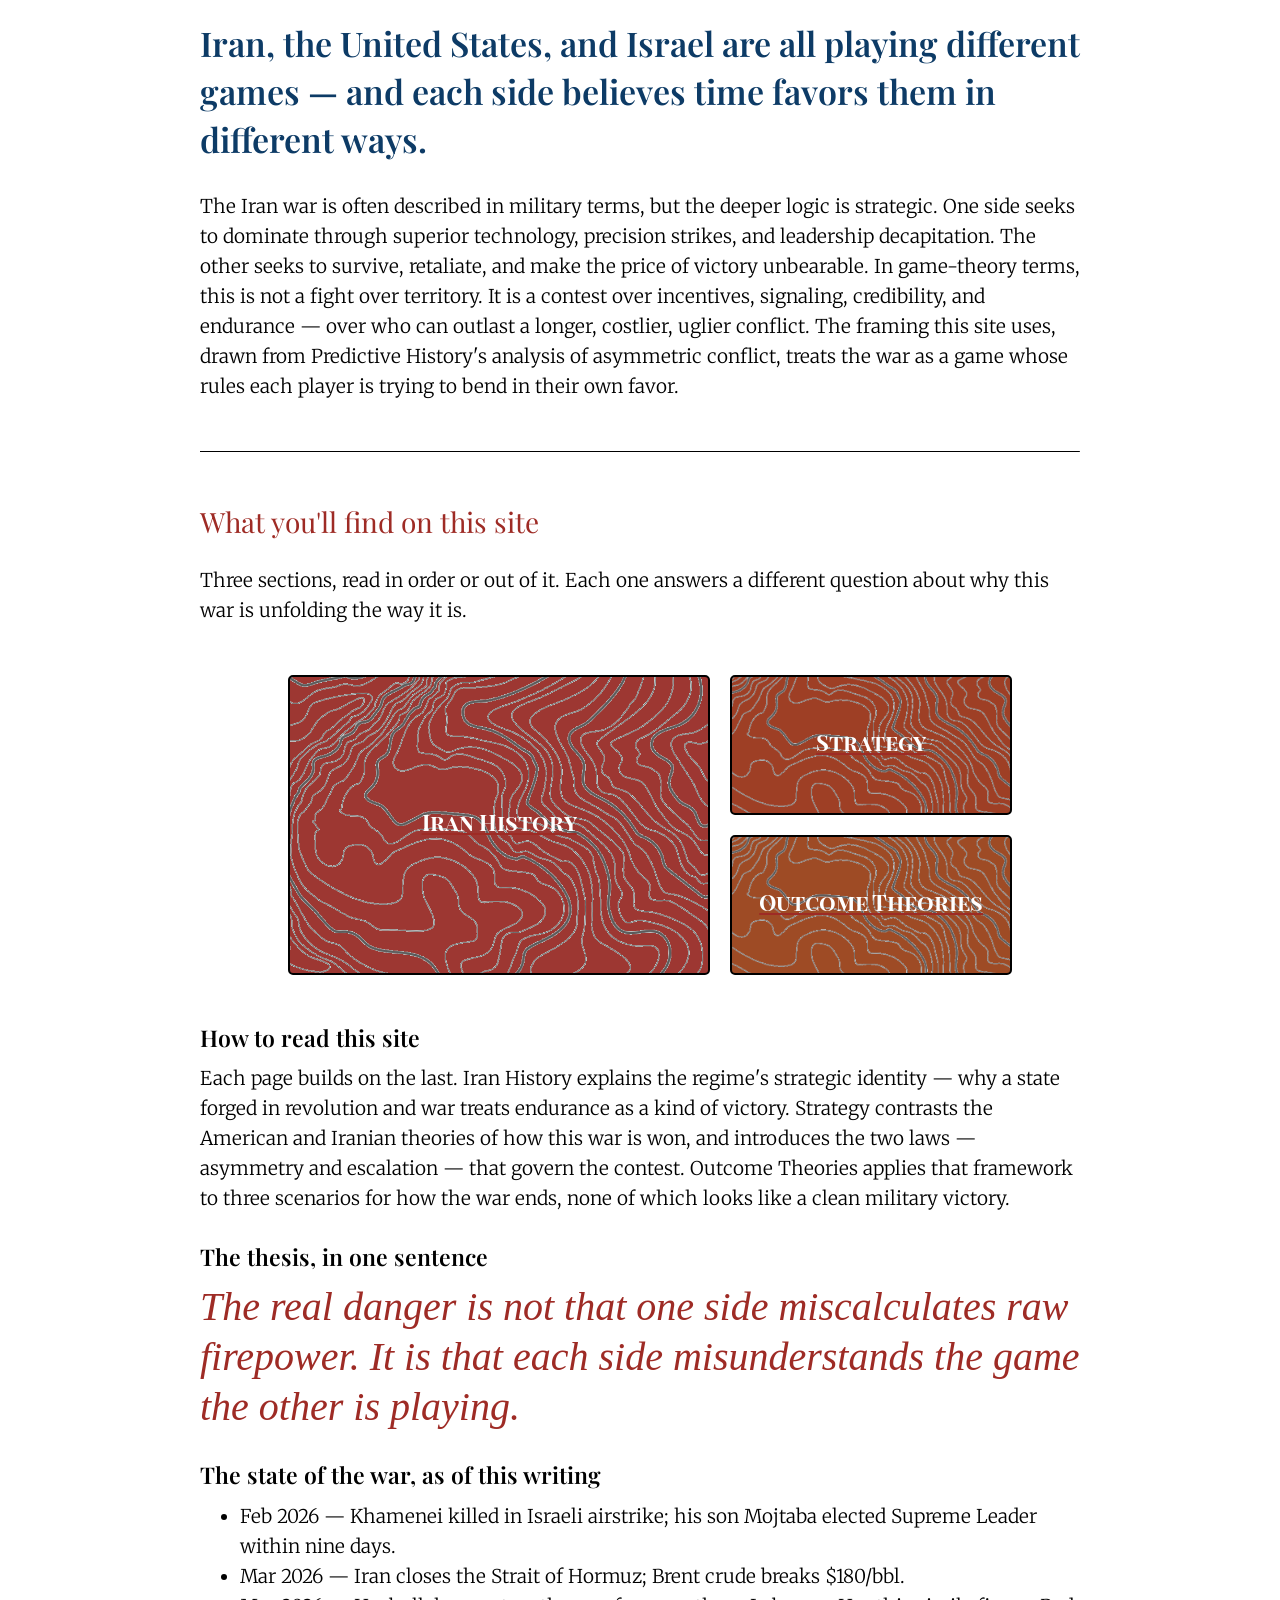
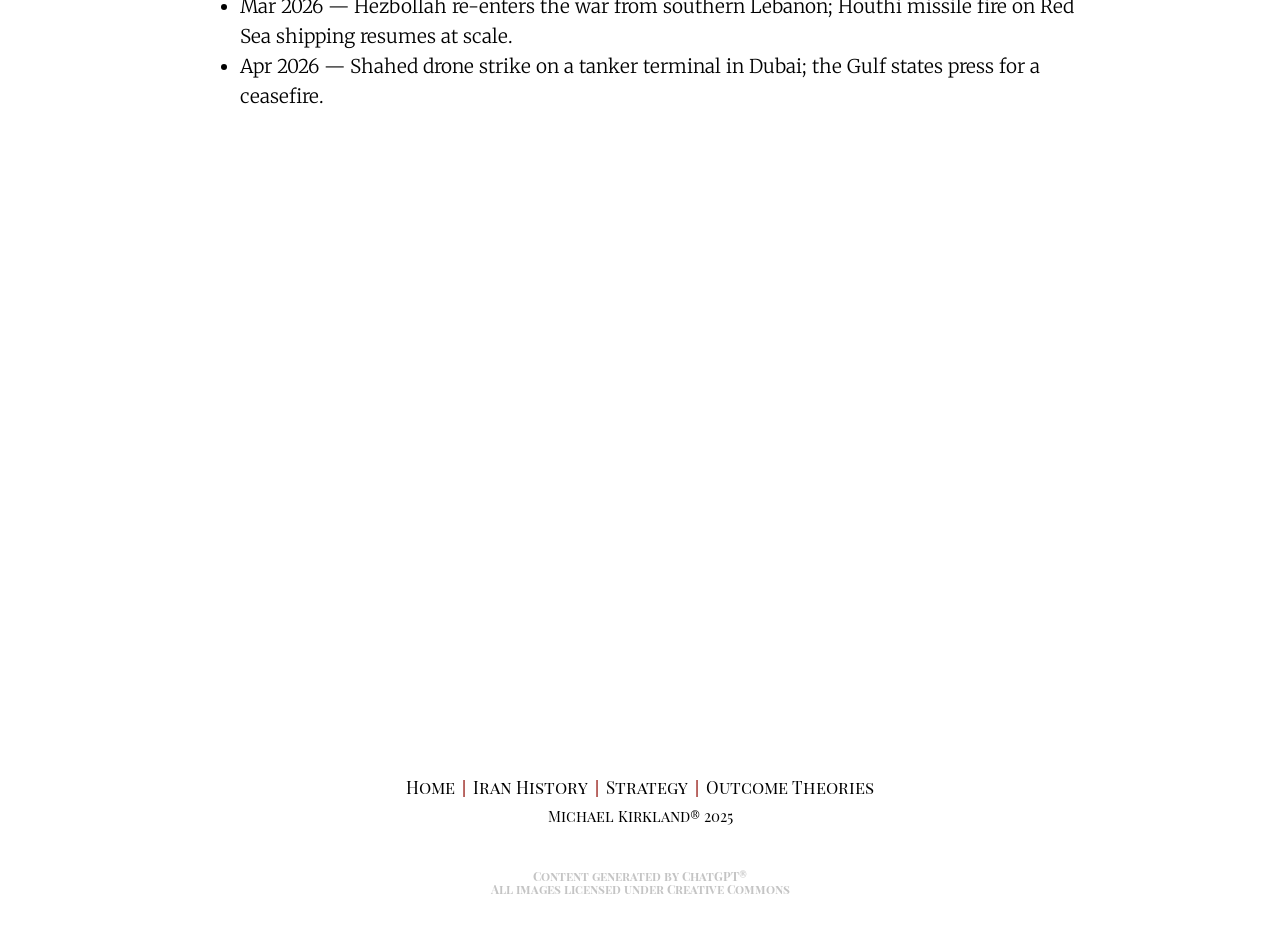
==== commit 2205952b: "day 8 redid most of the content on pages 1, 2, and 3 (going to do page 4 tomorrow). improved layout " ====
--- a/index.html
+++ b/index.html
@@ -1,17 +1,17 @@
 <!doctype html>
 <html lang="en">
   <head>
-    <meta charset="UTF-8" />
-    <meta name="viewport" content="width=device-width, initial-scale=1.0" />
+    <meta charset="UTF-8">
+    <meta name="viewport" content="width=device-width, initial-scale=1.0">
     <title>Home</title>
-    <link rel="stylesheet" href="style.css" />
+    <link rel="stylesheet" href="style.css">
     <script src="reponsive_nav.js"></script>
-    <link rel="stylesheet" href="normalize.css" />
+    <link rel="stylesheet" href="normalize.css">
 
     <link
       rel="stylesheet"
       href="https://cdnjs.cloudflare.com/ajax/libs/font-awesome/4.7.0/css/font-awesome.min.css"
-    />
+   >
   </head>
 
   <body>
@@ -38,77 +38,82 @@
       }
     </script>
     
-    <img class="hero_background" src="images/usa_artillery.jpg">
+    <img class="hero_background" src="images/usa_artillery.jpg" alt="USA artillery loading gun, background image">
 
     <div class="home_hero">
         <h1>Iran War</h1>
-        <h3>The West vs. Iran</h3>
+        <p>2026  |  The West vs. The Islamic Republic</p>
         <h2>A Conflict of Escalation, Endurance, and Strategy</h2>
     </div>
 
     <div class="main">
-      <h2>This is not just a war of bombs and borders. It is a strategic contest over who can absorb pain, 
-        impose costs, and control escalation. </h2>
-      <img src="images/aya_death_sorrow.avif" class="card_image">
-      <h2 class="img_desc">Iranian's grieving the death of the Ayatollah</h2>
+      <div class="main_txt_container">
+        <h2>This is not just a war of bombs and borders. It is a strategic contest over who can absorb pain, impose costs, and control escalation.</h2>
+      <p>
+        On 28 February 2026, an Israeli airstrike on a fortified bunker in northeast Tehran killed Supreme Leader Ali Khamenei. The shockwaves are still 
+        spreading. What began nine months earlier as the Twelve-Day War of June 2025 — Israel and the United States striking Iranian nuclear and command sites
+         — has since reopened on a wider front, drawn Hezbollah back into combat, closed the Strait of Hormuz, and pushed global oil markets past historic highs. 
+         This site is an attempt to make sense of it.
+      </p>
+      <img src="images/aya_death_sorrow.avif" class="lrg_img" alt="Iranian people grieving the death of the Ayatollah">
+      <h2 class="img_desc lrg_img">Mourners fill the streets of Tehran the morning after Khamenei's death; 1 March 2026</h2>
 
-      <h2>Iran, the United States, and Israel are all playing different games 
-        — and each side believes time favors them in different ways.</h2>
+      <h2>Iran, the United States, and Israel are all playing different games — and each side believes time favors them in different ways.</h2>
       <p>
-        The Iran war is often described in military terms, but the deeper logic is strategic. 
-        One side seeks to dominate through superior technology, precision strikes, and leadership 
-        decapitation. The other seeks to survive, retaliate, and make the price of victory too high. 
-        In game theory terms, this is not simply a fight over territory. It is a contest over incentives, 
-        signaling, credibility, and who can endure a longer and more expensive conflict. Recent reporting 
-        also describes Iran’s strategy in terms of endurance and economic disruption rather than 
-        conventional battlefield victory.
+        The Iran war is often described in military terms, but the deeper logic is strategic. One side seeks to dominate through superior technology, 
+        precision strikes, and leadership decapitation. The other seeks to survive, retaliate, and make the price of victory unbearable. In game-theory 
+        terms, this is not a fight over territory. It is a contest over incentives, signaling, credibility, and endurance — over who can outlast a longer, 
+        costlier, uglier conflict. The framing this site uses, drawn from Predictive History's analysis of asymmetric conflict, treats the war as a game whose 
+        rules each player is trying to bend in their own favor.
       </p>
+
+      <hr>
+
+      <h2 class="colour_four thin" style="font-weight: 400; font-size: 28px;">What you'll find on this site</h2>
+      <p>Three sections, read in order or out of it. Each one answers a different question about why this war is unfolding the way it is.</p>
 
       <div class="pages_cards_wrapper">
         <a href="history.html">
-          <div class="pages_cards_large" style="background-image: url('images/contour_lines.png'); background-color: #104d87;">
+          <div class="pages_cards_large" style="background-image: url('images/contour_lines.png'); background-color: #9d3732;">
             <h2>Iran History</h2>
           </div>
         </a>
         <div class="pages_cards_column">
           <a href="strategy.html">
-            <div class="pages_cards_small" style="margin-top: 0px; background-image: url('images/contour_lines.png'); background-color: #2067a9;">
+            <div class="pages_cards_small" style="margin-top: 0px; background-image: url('images/contour_lines.png'); background-color: #9e3f25;">
               <h2>Strategy</h2>
             </div>
           </a>
           <a href="outcome.html">
-            <div class="pages_cards_small" style="margin-bottom: 0px; background-image: url('images/contour_lines.png'); background-color: #4599e8;">
+            <div class="pages_cards_small" style="margin-bottom: 0px; background-image: url('images/contour_lines.png'); background-color: #9e4b25;">
               <h2>Outcome Theories</h2>
             </div>
           </a>
         </div>
       </div>
 
-      <h3>Sapien Efficitur</h3>
+      <h4>How to read this site</h4>
       <p>
-        Sed sed sagittis augue. Nam rhoncus porta gravida. Donec ultricies
-        interdum libero, vel euismod lacus. Ut tortor nibh, malesuada et rhoncus
-        vel, varius a lorem. Ut mollis neque et sapien efficitur, eget eleifend
-        leo hendrerit. Quisque mattis lectus at facilisis ultrices. Sed cursus
-        risus ac interdum ullamcorper.
+        Each page builds on the last. Iran History explains the regime's strategic identity — why a state forged in revolution and war treats endurance 
+        as a kind of victory. Strategy contrasts the American and Iranian theories of how this war is won, and introduces the two laws — asymmetry and escalation — 
+        that govern the contest. Outcome Theories applies that framework to three scenarios for how the war ends, none of which looks like a clean military victory.
       </p>
 
-      <h3>Tempor Dapibus</h3>
-      <p>
-        Aliquam placerat vestibulum nulla, at congue arcu euismod in. Cras ante
-        leo, accumsan ut mauris eu, sodales mollis sem. Fusce at accumsan enim.
-        Etiam in nisl eu odio venenatis varius quis et purus. Donec rutrum eu
-        ante sed interdum. Maecenas mauris nibh, rhoncus mattis varius ac,
-        dignissim vitae dolor. Curabitur quis semper eros. Sed non urna et ex
-        consectetur egestas. Mauris sed interdum mauris. Cras orci lectus,
-        laoreet egestas nunc ut, aliquam placerat nisi. Cras non erat sit amet
-        neque tempor dapibus quis sed ligula. Nullam pulvinar tempor leo vitae
-        pulvinar. Fusce mollis dapibus nunc, ut consectetur lorem. Proin ac nibh
-        vel nulla mattis bibendum id eget est.
-      </p>
+      <h4>The thesis, in one sentence</h4>
+      <br>
+      <span class="quote">The real danger is not that one side miscalculates raw firepower. It is that each side misunderstands the game the other is playing.</span>
+      <br>
+
+      <h4>The state of the war, as of this writing</h4>
+      <ul>
+        <li>Feb 2026 — Khamenei killed in Israeli airstrike; his son Mojtaba elected Supreme Leader within nine days.</li>
+        <li>Mar 2026 — Iran closes the Strait of Hormuz; Brent crude breaks $180/bbl.</li>
+        <li>Mar 2026 — Hezbollah re-enters the war from southern Lebanon; Houthi missile fire on Red Sea shipping resumes at scale.</li>
+        <li>Apr 2026 — Shahed drone strike on a tanker terminal in Dubai; the Gulf states press for a ceasefire.</li>
+      </ul>
 
       <iframe
-        src="https://www.google.com/maps/embed?pb=!1m18!1m12!1m3!1d6741.089013184342!2d35.01119948965898!3d32.350935637225916!2m3!1f0!2f0!3f0!3m2!1i1024!2i768!4f13.1!3m3!1m2!1s0x151d174a5b851cc5%3A0xd5bc727546675173!2sBahan%2C%20Israel!5e0!3m2!1sen!2snz!4v1772399380263!5m2!1sen!2snz"
+        src="https://www.google.com/maps/embed?pb=!1m18!1m12!1m3!1d14496344.268043386!2d43.06697430807295!3d31.849278486676294!2m3!1f0!2f0!3f0!3m2!1i1024!2i768!4f13.1!3m3!1m2!1s0x3ef7ec2ec16b1df1%3A0x40b095d39e51face!2sIran!5e1!3m2!1sen!2snz!4v1776637750365!5m2!1sen!2snz"
         width="600"
         height="450"
         style="border: 0"
@@ -116,15 +121,16 @@
         loading="lazy"
         referrerpolicy="no-referrer-when-downgrade"
       ></iframe>
-      
+      </div>
 
     </div>
     <div class="footer">
       <div class="footer_links">
-        <a href="index.html">Iran History</a>
-        <a href="reflection.html">Strategy</a>
-        <a href="skills.html">Outcome Theories</a>
-        <h3>Website built and maintained by Michael Kirkland</h3>
+        <a href="index.html">Home</a> <span>|</span> <a href="index.html">Iran History</a> <span>|</span> <a href="reflection.html">Strategy</a> <span>|</span> <a href="skills.html">Outcome Theories</a>
+        <h3>Michael Kirkland&#174; 2025</h3>
+        <br>
+        <h4>Content generated by <a href="https://chatgpt.com/" target="_blank">ChatGPT&#174;</a></h4>
+        <h4>All images licensed under <a href="https://creativecommons.org/" target="_blank">Creative Commons</a></h4>
       </div>
     </div>
   </body>
--- a/style.css
+++ b/style.css
@@ -11,6 +11,68 @@
   --color-seven: #EE964B;
 }
 
+.colour_one {
+  color: var(--color-one);
+}
+
+.colour_two {
+  color: var(--color-two);
+}
+
+.colour_three {
+  color: var(--color-three);
+}
+
+.colour_four {
+  color: var(--color-four);
+}
+
+.colour_five {
+  color: var(--color-five);
+}
+
+.colour_six {
+  color: var(--color-six);
+}
+
+.colour_seven {
+  color: var(--color-seven);
+}
+
+.drop_cap {
+  float: left;
+  font-size: 3em;
+  line-height: 0.7em;
+  padding-right: 0.1em;
+}
+
+h2 {
+  line-height: 1.4em;
+  font-weight: 600;
+  color: var(--color-three);
+  font-size: 34px;
+}
+
+h2 .thin {
+  font-weight: 300;
+}
+
+h4 {
+  font-size: 23px;
+  font-weight: 600;
+  margin-bottom: -7px;
+}
+
+h5 {
+  font-size: 18px;
+  font-family: "Playfair Display SC", serif;
+  margin-bottom: -5px;
+}
+
+.main_txt_container {
+  margin: 25px;
+}
+
 .container {
   display: flex;
 }
@@ -20,16 +82,22 @@
   padding: 20px;
 }
 
+.timeline {
+  border-left: 3px solid var(--color-four);
+  padding-left: 20px;
+}
+
+.sources {
+  font-size: 14px;
+  line-height: 40px;
+}
+
 .quote {
-  font-family: "Playfair Display", serif;
-  font-optical-sizing: auto;
-  font-weight: 300;
-  font-style: normal;
-  font-variation-settings: "wdth" 100;
   line-height: 50px;
   font-size: 40px;
-  color:rgba(104, 104, 104, 0.612);
+  color:var(--color-four);
   font-style: italic;
+  font-family: "Playfair Display", serif;
 }
 
 hr {
@@ -41,13 +109,6 @@
   margin-bottom: 50px;
 }
 
-.playfair-display-font {
-  font-family: "Playfair Display", serif;
-  font-optical-sizing: auto;
-  font-weight: 400;
-  font-style: normal;
-}
-
 .hero_background {
 	position: absolute;
   width: 100%;
@@ -55,17 +116,12 @@
 	z-index: -10;
 	top: -120px;
 	opacity: 34%;
-  background-image: linear-gradient(rgb(255, 0, 0), rgba(255, 255, 255, 0));
-  
 }
 
 .topnav {
   background-color: white;
   overflow: hidden;
   font-family: "Playfair Display SC", serif;
-  font-optical-sizing: auto;
-  font-weight: 500;
-  font-style: normal;
   transition: 0.5s cubic-bezier(0.075, 0.82, 0.165, 1);
   width: 100%;
   z-index: 20;
@@ -73,16 +129,6 @@
   transform: translateY(-260px);
 }
 
-.topnav a:hover {
-	transition: all 1s;
-	transition-timing-function: cubic-bezier(0.075, 0.82, 0.165, 1);
-	background-color: var(--color-three);
-	color: black;
-	text-shadow: 0px 0px 10px #00000031;
-	box-shadow: 0px 0px 200px 0px #ffffff;
-  
-}
-
 .nav_logo {
   font-size: 30px;
 }
@@ -92,7 +138,6 @@
   color: rgba(158, 158, 158, 0.611);
 }
 
-/* Style the links inside the navigation bar */
 .topnav a {
   float: left;
   display: block;
@@ -104,75 +149,55 @@
   font-size: 17px;
   transition: 0.5s cubic-bezier(0.075, 0.82, 0.165, 1);
   border-bottom: 2px solid transparent;
-  transition: border-color 0.2s, color 0.2s;
-}
-
-/* Change the color of links on hover */
+}
+
 .topnav a:hover {
-  /* box-shadow: var(--color-three) 0px 0px 10px 30px; */
-  color: rgb(255, 255, 255);
-  transition: 0.5s cubic-bezier(0.075, 0.82, 0.165, 1);
-  border-bottom-color: #d9d2c0;  /* light tan rule */
+  border-bottom-color: #d9d2c0;
   color: var(--color-three);
-  background: transparent;       /* kill the navy fill on hover */
-  box-shadow: none;
-  text-shadow: none;
-}
-
-.topnav a.active {
-  color: white;
-  /* box-shadow: var(--color-three) 0px 0px 10px 20px; */
-  transition: 0.5s cubic-bezier(0.075, 0.82, 0.165, 1);
-  z-index: 21;
 }
 
 .topnav a.active,
 .topnav a.active:hover {
-  border-bottom-color: var(--color-four);  /* #9E2B25 red */
+  transition: 0.5s cubic-bezier(0.075, 0.82, 0.165, 1);
+  border-bottom-color: var(--color-four);
   color: var(--color-one);
-  background: transparent;       /* kill the navy fill */
-  box-shadow: none;
-}
-
-/* Hide the link that should open and close the topnav on small screens */
+}
+
 .topnav .icon {
   display: none;
 }
 
 .nav_num {
   font-size: 13px;
-  font-family: "Playfair Display SC", serif;
   color: rgba(158, 158, 158, 0.611);
 }
 
-p .logo_text {
-  text-align: right;
-  font-family: "Playfair Display SC", serif;
-  font-optical-sizing: auto;
-  font-weight: 500;
-  font-style: normal;
-}
-
 .main {
+  font-family: "Playfair Display", serif;
   padding: 35px;
   max-width: 1000px;
-  margin: auto;
-  margin-top: 50px;
-  margin-bottom: 50px;
-  /* border: solid var(--color-three) 2px; */
+  margin: 50px auto 50px auto;
   border-radius: 5px;
   background-color: white;
+}
+
+.main a {
+  color: var(--color-four);
+  text-decoration: underline;
+  transition: cubic-bezier(1, 0, 0, 1) 0.3s;
+}
+
+.main a:hover {
+  color: var(--color-four);
+  font-weight: bold;
+  transition: cubic-bezier(1, 0, 0, 1) 0.15s;
 }
 
 .footer {
   font-family: "Playfair Display SC", serif;
   padding: 35px;
   max-width: 800px;
-  margin: auto;
-  margin-bottom: 25px;
-  border: solid rgba(0, 0, 0, 0.589) 2px;
-  border-radius: 5px;
-  backdrop-filter: blur(150px);
+  margin: 50px auto 25px auto;
   text-align: center;
 }
 
@@ -180,55 +205,36 @@
   color: #000000;
   text-decoration: none;
   font-size: 17px;
-  margin-right: 20px;
 }
 
 .footer a:hover {
-  color: rgb(160, 94, 94);
+  color: var(--color-four);
+  text-decoration: underline;
 }
 
 .footer h3 {
-  font-size: 13px;
+  font-size: 15px;
   font-family: "Playfair Display SC", serif;
-}
-
-.parallax {
-  min-height: 400px;
-  background-attachment: fixed;
-  background-repeat: no-repeat;
-  background-size: cover;
-  background-position: center;
-  margin-top: 50px;
-  max-width: 800px;
-  margin-left: auto;
-  margin-right: auto;
-  border: solid rgba(0, 0, 0, 0.589) 2px;
-  border-radius: 5px;
-  margin-top: 50px;
-}
-
-.parallax_home {
-  background-image: url("images/xandro-vandewalle-j6XLbdXabfw-unsplash.jpg");
-  background-size: 55%;
-  background-position: center bottom -360px;
-  min-height: 500px;
-}
-
-.parallax_skills {
-  background-image: url("images/bw_butterfly.jpg");
-  background-position: center bottom -750px;
-  background-size: 60%;
-}
-
-.parallax_reflection {
-  background-image: url("images/bw_twobirds.jpg");
-  background-position: center;
+  margin-top: 10px;
+}
+
+.footer h4, .footer h4 a {
+  font-size: 12px;
+  color: rgba(158, 158, 158, 0.611);
+  font-family: "Playfair Display SC", serif;
+  line-height: 4px;
+}
+
+.footer span {
+  color: var(--color-four);
+  font-weight: bold;
+  margin: 0 3px;
 }
 
 p,
 ul {
   font-family: "Merriweather", serif;
-  font-optical-sizing: auto;
+
   font-weight: 300;
   font-style: normal;
   font-variation-settings: "wdth" 100;
@@ -236,13 +242,35 @@
   font-size: 19px;
 }
 
-h2,
 h3,
 button {
   font-family: "Playfair Display", serif;
-  font-optical-sizing: auto;
-  font-weight: 500;
+  font-weight: 400;
   font-style: normal;
+}
+
+/* css copied from a table-to-html generator online, mostly colouring */
+.tg  {border-collapse:collapse;border-spacing:0;}
+.tg td{border-color:black;border-style:solid;border-width:1px;font-family:Arial, sans-serif;font-size:14px;
+  overflow:hidden;padding:10px 5px;word-break:normal;}
+.tg th{border-color:black;border-style:solid;border-width:1px;font-family:Arial, sans-serif;font-size:14px;
+  font-weight:normal;overflow:hidden;padding:10px 5px;word-break:normal;}
+.tg .tg-1wig{font-weight:bold;text-align:left;vertical-align:top}
+.tg .tg-cuem{background-color:#FAF0CA;font-weight:bold;text-align:center;vertical-align:top}
+.tg .tg-0bxp{background-color:#E8EEF5;font-weight:bold;text-align:center;vertical-align:top}
+.tg .tg-mf26{background-color:#F5E8E6;font-weight:bold;text-align:center;vertical-align:top}
+.tg .tg-0lax{text-align:left;vertical-align:top}
+
+.yellow_container {
+  background-color: var(--color-five);
+  padding: 20px;
+  border-radius: 5px;
+  margin: 20px 0px;
+}
+
+.yellow_container hr {
+  margin: 0px;
+  border-width: 2px;
 }
 
 .accordion {
@@ -269,7 +297,6 @@
   border-bottom-right-radius: 5px;
 }
 
-.active,
 .accordion:hover {
   background-color: #ccc;
 }
@@ -360,10 +387,6 @@
   box-sizing: border-box;
 }
 
-body {
-  font-family: Arial, Helvetica, sans-serif;
-}
-
 /* Float four columns side by side */
 .column {
   float: left;
@@ -395,7 +418,7 @@
   text-align: left;
 }
 
-.home_hero h1, .home_hero h2, .home_hero h3, .pages_cards_wrapper h1, .pages_cards_wrapper h2, .footer_links h3 {
+.home_hero h1, .home_hero h2, .home_hero p, .pages_cards_wrapper h1, .pages_cards_wrapper h2, .footer_links h3 {
   text-align: center;
 }
 
@@ -452,10 +475,6 @@
 	color: #191919;
 	font-size: 8px;
 }
-
-
-
-
 
 .pages_cards_wrapper {
   width: 80%;
@@ -532,11 +551,29 @@
 a {
   text-decoration: none;
 }
-.main img {
-  width: 100%;
+
+.sml_img, .med_img, .lrg_img {
   height: auto;
-  margin-top: 20px;
-  margin-bottom: 20px;
+  margin: 20px auto;
+  display: block;
+}
+
+.sml_img {
+  width: 50%;
+}
+
+.med_img {
+  width: 70%;
+}
+
+.lrg_img {
+  width: 100%;
+}
+
+.portrait_img {
+  height: 300px;
+  margin: auto;
+  display: block;
 }
 
 .home_hero {
@@ -545,27 +582,30 @@
   font-family: "Playfair Display SC", serif;
 }
 
+.home_hero h2, .home_hero p {
+  font-family: "Playfair Display", serif;
+}
+
+.home_hero h1, .home_hero h2 {
+  color: #191919;
+}
+
 .home_hero h1 {
   font-size: 84px;
-  color: #191919;
   line-height: 70px;
 }
 
 .home_hero h2 {
   font-size: 22px;
-  color: #191919;
   line-height: 20px;
-  margin: 40px 0px 0px 0px;
-}
-
-.home_hero h3 {
+  margin-top: 40px;
+}
+
+.home_hero p {
   font-size: 18px;
   color: #343434c3;
-  margin: -40px 0px 0px 0px;
-}
-
-.fiftypx_spacing {
-  height: 50px;
+  margin-top: -40px;
+  font-weight: 500;
 }
 
 .gallery {
@@ -713,15 +753,11 @@
 
 .img_desc {
   text-align: center;
-  font-family: "Playfair Display", serif;
-  font-optical-sizing: auto;
   font-weight: 300;
-  font-style: normal;
-  font-variation-settings: "wdth" 100;
   line-height: 20px;
   font-size: 15px;
   color:rgba(104, 104, 104, 0.612);
-  margin: -10px 0 45px 0;
+  margin: -10px auto 45px auto;
 }
 
 @media screen and (max-width: 768px) {
